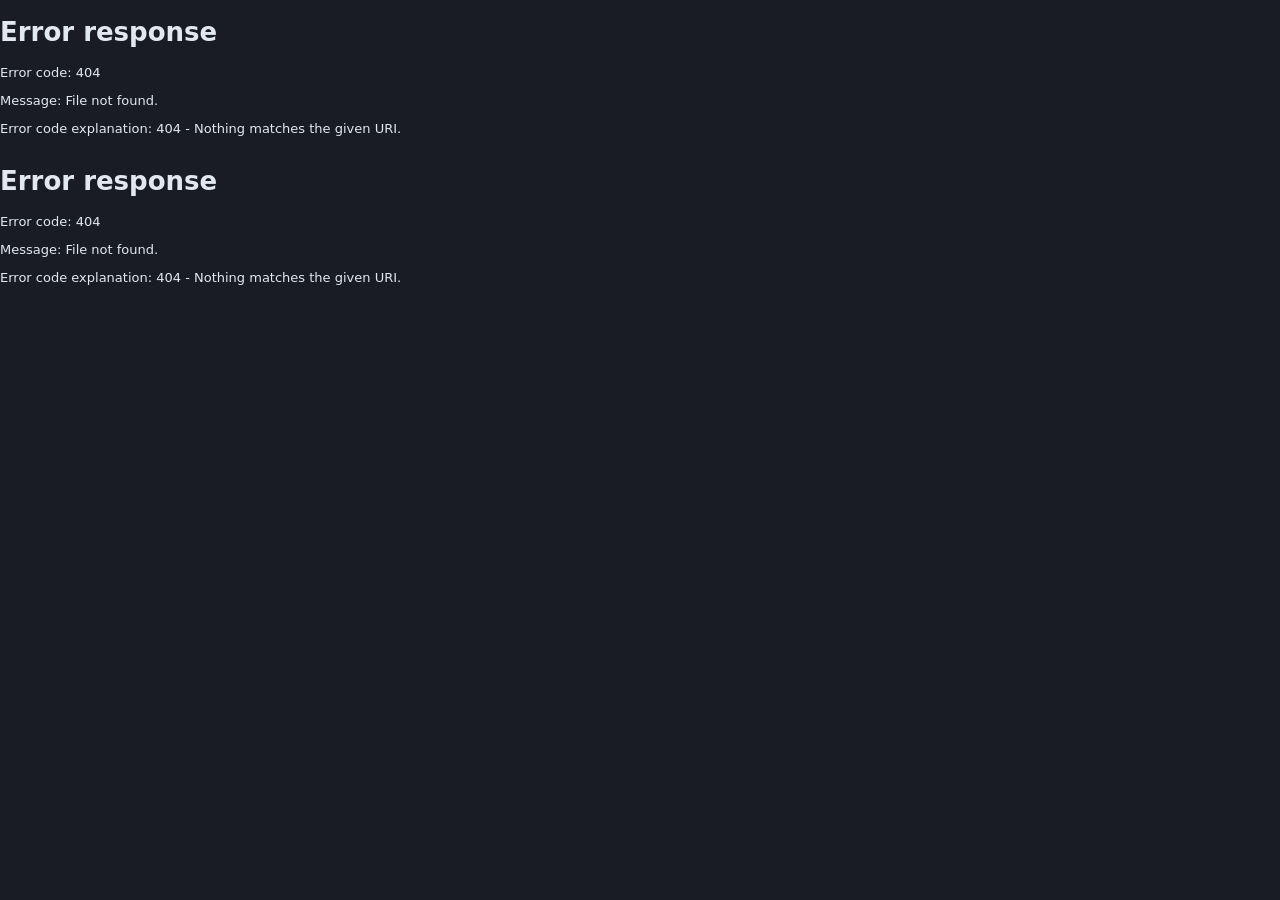
==== structural-analysis-studio/index.html @ d77a92a0 "update structural-analysis-studio/index.html" ====
<!DOCTYPE html>
<html lang="en">
<head>
    <meta charset="UTF-8">
    <meta name="viewport" content="width=device-width, initial-scale=1.0, maximum-scale=1.0, user-scalable=no">
    <title>Structural Analysis Studio</title>
    
    <!-- Preload for fast loading -->
    <link rel="preload" href="frontend/shared/theme/themes.css" as="style">
    <link rel="preload" href="frontend/desktop/css/main.css" as="style">
    <link rel="preload" href="frontend/mobile/css/main.css" as="style">
    
    <!-- Core Themes -->
    <link rel="stylesheet" href="frontend/shared/theme/themes.css">
    <link rel="stylesheet" href="frontend/desktop/css/main.css">
    <link rel="stylesheet" href="frontend/mobile/css/main.css">
</head>
<body>

    <!-- Mount points for layout components -->
    <div id="desktop-view-container"></div>
    <div id="mobile-view-container"></div>

    <!-- Scripts deferred so they don't block loading -->
    <script type="module" defer src="frontend/desktop/layout.js"></script>
    <script type="module" defer src="frontend/mobile/layout.js"></script>

    <!-- Component Loader & FIX: Global connector -->
    <script>
        async function loadLayoutComponents() {
            try {
                // Fetch components concurrently
                const [desktopRes, mobileRes] = await Promise.all([
                    fetch('frontend/desktop/layout.html'),
                    fetch('frontend/mobile/layout.html')
                ]);

                // Inject HTML into the DOM
                document.getElementById('desktop-view-container').innerHTML = await desktopRes.text();
                document.getElementById('mobile-view-container').innerHTML = await mobileRes.text();

                // Initialize interactions after DOM is loaded
                initInteractions();
            } catch (error) {
                console.error("Error loading layout components:", error);
            }
        }

        function initInteractions() {
            // Bottom Panel Tab Switching logic
            const bpTabs = document.querySelectorAll('.bp-tab');
            bpTabs.forEach(tab => {
                tab.addEventListener('click', (e) => {
                    bpTabs.forEach(t => t.classList.remove('active'));
                    e.target.classList.add('active');
                });
            });

            // Workspace Tab Switching logic
            const wsTabs = document.querySelectorAll('.workspace-tabs .tab');
            wsTabs.forEach(tab => {
                tab.addEventListener('click', (e) => {
                    if (e.target.classList.contains('disabled-phase')) return;
                    wsTabs.forEach(t => t.classList.remove('active'));
                    e.target.classList.add('active');
                });
            });

            // Ribbon active state logic
            const ribbonBtns = document.querySelectorAll('.ribbon-btn');
            ribbonBtns.forEach(btn => {
                btn.addEventListener('click', (e) => {
                    const group = e.target.closest('.ribbon-group');
                    if (!group) return;
                    group.querySelectorAll('.ribbon-btn').forEach(b => b.classList.remove('active'));
                    e.target.closest('.ribbon-btn')?.classList.add('active');
                });
            });
        }

        // Trigger loading when primary DOM is ready
        document.addEventListener("DOMContentLoaded", loadLayoutComponents);
    </script>
</body>
</html>
---- structural-analysis-studio/frontend/shared/theme/themes.css ----
:root {
    /* Exact color matching to the provided dark theme image */
    --bg-header: #12141a;
    --bg-ribbon: #171921;
    --bg-workspace: #1a1c23;
    --bg-panel: #1e2129;
    --bg-canvas: #15181e;
    --bg-input: #111319;
    
    --border-color: #2b2f3a;
    --border-light: #3a3f4c;
    
    --text-main: #e2e8f0;
    --text-muted: #94a3b8;
    --text-active: #ffffff;
    
    --accent-blue: #2f81f7;
    --accent-blue-hover: #1e66db;
    --accent-blue-transparent: rgba(47, 129, 247, 0.2);
    
    --element-yellow: #eab308;
    --support-green: #22c55e;
    --load-red: #ef4444;
    
    --font-ui: 'Segoe UI', system-ui, -apple-system, sans-serif;
}

body {
    margin: 0;
    padding: 0;
    background-color: var(--bg-workspace);
    color: var(--text-main);
    font-family: var(--font-ui);
    font-size: 13px;
    height: 100vh;
    display: flex;
    flex-direction: column;
    overflow: hidden;
}

/* Bulletproof Responsive View Switcher */
html, body { margin: 0; padding: 0; height: 100%; width: 100%; }

#mobile-view { display: none !important; }

#desktop-view { 
    display: flex !important; 
    flex-direction: column; 
    width: 100%;
    height: 100%; 
}

@media (max-width: 768px) {
    #desktop-view { display: none !important; }
    #mobile-view { display: flex !important; flex-direction: column; width: 100%; height: 100%; }
}
---- structural-analysis-studio/frontend/desktop/css/main.css ----
html, body {
    margin: 0;
    padding: 0;
    width: 100%;
    height: 100%;
    overflow: hidden;
    background: var(--bg-workspace);
    color: var(--text-main);
    font-family: var(--font-ui);
}

#desktop-view,
#mobile-view {
    width: 100%;
    height: 100%;
}

#desktop-view {
    display: flex;
    flex-direction: column;
}

#mobile-view {
    display: none;
}

#editor-canvas {
    display: block;
    width: 100%;
    height: 100%;
    touch-action: none;
}

@media (max-width: 768px) {
    #desktop-view {
        display: none !important;
    }

    #mobile-view {
        display: flex !important;
        flex-direction: column;
    }
}
/* --- TOP NAVIGATION --- */
.top-nav {
    display: flex;
    align-items: center;
    justify-content: space-between;
    background-color: var(--bg-header);
    height: 48px;
    padding: 0 16px;
    border-bottom: 1px solid var(--border-color);
}
.logo-section { display: flex; align-items: center; gap: 12px; }
.logo-icon {
    background: linear-gradient(135deg, #6366f1, #a855f7);
    color: white; padding: 4px 8px; border-radius: 4px; font-weight: bold;
}
.title-group h1 { margin: 0; font-size: 14px; font-weight: 600; }
.title-group h1 span { color: var(--text-muted); font-size: 11px; font-weight: normal; }
.sub-links { font-size: 10px; color: var(--text-muted); }
.main-menu { display: flex; gap: 16px; font-size: 12px; font-weight: 600; }
.main-menu a { color: var(--text-muted); text-decoration: none; padding: 16px 0; }
.main-menu a.active { color: var(--accent-blue); border-bottom: 2px solid var(--accent-blue); }
.top-actions { display: flex; gap: 8px; align-items: center; }
.btn-icon { background: none; border: 1px solid var(--border-color); color: var(--text-main); padding: 4px 8px; border-radius: 4px; cursor: pointer; }
.theme-select { background: var(--bg-input); color: white; border: 1px solid var(--border-color); padding: 4px; border-radius: 4px; }

/* --- RIBBON --- */
.ribbon {
    display: flex; background-color: var(--bg-ribbon); border-bottom: 1px solid var(--border-color); padding: 8px 16px; gap: 24px;
}
.ribbon-group { display: flex; flex-direction: column; align-items: center; border-right: 1px solid var(--border-color); padding-right: 24px; }
.ribbon-items { display: flex; gap: 8px; }
.ribbon-btn {
    display: flex; flex-direction: column; align-items: center; justify-content: center;
    background: none; border: none; color: var(--text-muted); padding: 6px; border-radius: 4px; cursor: pointer; min-width: 50px; font-size: 11px; gap: 4px;
}
.ribbon-btn span { font-size: 16px; }
.ribbon-btn:hover, .ribbon-btn.active { background-color: var(--border-color); color: var(--accent-blue); }
.group-label { font-size: 10px; color: var(--text-muted); margin-top: 4px; }

/* --- MAIN LAYOUT --- */
.ide-layout {
    display: flex; flex: 1; overflow: hidden;
}

/* SIDEBARS */
.sidebar-left, .sidebar-right {
    width: 280px; background-color: var(--bg-panel); display: flex; flex-direction: column;
    border-right: 1px solid var(--border-color);
}
.sidebar-right { border-right: none; border-left: 1px solid var(--border-color); width: 300px; }
.panel { flex: 1; display: flex; flex-direction: column; border-bottom: 1px solid var(--border-color); }
.panel-header {
    display: flex; justify-content: space-between; align-items: center; padding: 8px 12px;
    background-color: var(--bg-ribbon); font-weight: 600; font-size: 12px; border-bottom: 1px solid var(--border-color);
}
.panel-header button { background: none; border: none; color: var(--text-muted); cursor: pointer; }

/* EXPLORER & TREES */
.search-box { padding: 8px; }
.search-box input {
    width: 100%; box-sizing: border-box; background: var(--bg-input); border: 1px solid var(--border-color);
    color: white; padding: 6px; border-radius: 4px;
}
.tree-view { padding: 8px; flex: 1; overflow-y: auto; font-size: 12px; }
details { margin-left: 12px; }
summary { cursor: pointer; padding: 4px 0; color: var(--text-main); list-style: none; }
summary::-webkit-details-marker { display: none; }
ul { list-style: none; padding-left: 16px; margin: 0; }
li { padding: 4px 0; color: var(--text-muted); display: flex; align-items: center; gap: 6px; }
.dot { width: 8px; height: 8px; border-radius: 50%; }
.blue { background: var(--accent-blue); }
.line { width: 12px; height: 2px; }
.yellow { background: var(--element-yellow); }
.triangle { width: 0; height: 0; border-left: 5px solid transparent; border-right: 5px solid transparent; border-bottom: 8px solid var(--support-green); }
.arrow { color: var(--load-red); font-weight: bold; }
.explorer-actions { display: flex; justify-content: space-around; padding: 8px; border-top: 1px solid var(--border-color); }

/* SOLUTION STEPS */
.steps-list { padding: 12px; }
.steps-list li { padding: 8px 0; display: flex; align-items: center; gap: 10px; color: var(--text-muted); }
.steps-list li.active { color: white; }
.step-num { 
    background: var(--bg-input); width: 20px; height: 20px; border-radius: 50%; 
    display: flex; align-items: center; justify-content: center; font-size: 11px;
}
.steps-list li.active .step-num { background: var(--accent-blue); }
.check { margin-left: auto; color: var(--support-green); }

/* WORKSPACE CENTER */
.workspace { flex: 1; display: flex; flex-direction: column; background: var(--bg-canvas); }
.workspace-tabs { display: flex; background: var(--bg-panel); border-bottom: 1px solid var(--border-color); }
.workspace-tabs .tab { 
    padding: 8px 16px; color: var(--text-muted); border-right: 1px solid var(--border-color); 
    display: flex; align-items: center; gap: 8px; cursor: pointer;
}
.workspace-tabs .tab.active { background: var(--bg-canvas); color: white; border-top: 2px solid var(--accent-blue); }
.canvas-container { flex: 2; position: relative; }
.canvas-toolbar { 
    position: absolute; top: 16px; left: 16px; display: flex; flex-direction: column; 
    background: var(--bg-panel); border: 1px solid var(--border-color); border-radius: 6px; overflow: hidden;
}
.canvas-toolbar button { background: none; border: none; color: white; padding: 8px; border-bottom: 1px solid var(--border-color); }
.canvas-toolbar button.active { background: var(--accent-blue); }
.view-plane { position: absolute; top: 16px; right: 16px; background: var(--bg-panel); color: white; border: 1px solid var(--border-color); padding: 4px 12px; border-radius: 4px; }

/* BOTTOM PANEL */
.bottom-panel { flex: 1; border-top: 1px solid var(--border-color); background: var(--bg-panel); display: flex; flex-direction: column; }
.bp-tabs { display: flex; border-bottom: 1px solid var(--border-color); background: var(--bg-header); }
.bp-tab { padding: 8px 16px; color: var(--text-muted); cursor: pointer; }
.bp-tab.active { background: var(--bg-panel); color: white; border-top: 2px solid var(--accent-blue); }
.bp-content { flex: 1; display: flex; flex-direction: column; overflow: hidden; padding: 12px; }
.bp-split { display: flex; gap: 16px; flex: 1; }
.matrix-view { flex: 1; overflow: auto; border-right: 1px solid var(--border-color); padding-right: 16px; }
.bmd-view { flex: 1; display: flex; flex-direction: column; }
.data-table { width: 100%; border-collapse: collapse; font-family: monospace; font-size: 11px; text-align: right; }
.data-table th, .data-table td { border: 1px solid var(--border-color); padding: 4px 8px; }
.data-table th { background: var(--bg-header); color: var(--text-muted); }
.data-table td:first-child { background: var(--bg-header); text-align: center; color: var(--text-muted); }

/* PROPERTIES (RIGHT SIDEBAR) */
.prop-group { padding: 12px; border-bottom: 1px solid var(--border-color); }
.prop-title { font-weight: 600; color: white; margin-bottom: 12px; display: flex; justify-content: space-between; }
.prop-row { display: flex; justify-content: space-between; margin-bottom: 8px; align-items: center; }
.prop-row label { color: var(--text-muted); width: 40%; }
.prop-row input, .prop-row select { 
    width: 55%; background: var(--bg-input); border: 1px solid var(--border-color); color: white; 
    padding: 4px 8px; border-radius: 4px; font-size: 11px; box-sizing: border-box;
}
.prop-row span { width: 55%; text-align: right; font-family: monospace; }
.action-btn { 
    margin: 12px; padding: 8px; background: var(--accent-blue-transparent); color: var(--accent-blue); 
    border: 1px solid var(--accent-blue); border-radius: 4px; cursor: pointer; font-weight: 600; transition: 0.2s;
}
.action-btn:hover { background: var(--accent-blue); color: white; }

/* STATUS BAR */
.status-bar {
    display: flex; justify-content: space-between; padding: 4px 16px;
    background: var(--bg-header); border-top: 1px solid var(--border-color); color: var(--text-muted);
}
.status-right { display: flex; gap: 16px; }

/* --- PHASE 4: EDITOR CANVAS --- */
/* Replaces the old static <svg class="model-svg"> mockup; sized to fill
   .canvas-container (position: relative) the same way the SVG was. */
#editor-canvas { display: block; width: 100%; height: 100%; touch-action: none; }

/* --- PHASE 4: DYNAMIC TOOLBAR (rendered by Toolbar.js into #toolbar-mount) --- */
/* #toolbar-mount keeps the existing .ribbon class for its background/padding/
   flex-row layout; these rules style the buttons/groups Toolbar.js creates,
   reusing the same theme variables as the rest of the ribbon/ribbon-btn. */
.toolbar-group { display: flex; align-items: center; gap: 6px; border-right: 1px solid var(--border-color); padding-right: 16px; }
.toolbar-group:last-child { border-right: none; }

.btn {
    background: none; border: 1px solid transparent; color: var(--text-muted);
    padding: 6px 10px; border-radius: 4px; cursor: pointer; font-size: 12px; font-family: var(--font-ui);
    white-space: nowrap;
}
.btn:hover:not(:disabled) { background-color: var(--border-color); color: var(--text-active); }
.btn.active { background-color: var(--accent-blue-transparent); color: var(--accent-blue); border-color: var(--accent-blue); }
.btn.btn-primary { background-color: var(--accent-blue); color: white; border-color: var(--accent-blue); font-weight: 600; }
.btn.btn-primary:hover:not(:disabled) { background-color: var(--accent-blue-hover); }
.btn.btn-icon { padding: 4px 8px; }
.btn:disabled { opacity: 0.4; cursor: not-allowed; }

.checkbox-pill { display: flex; align-items: center; gap: 6px; color: var(--text-muted); font-size: 12px; padding: 0 6px; cursor: pointer; }
.checkbox-pill.disabled { opacity: 0.4; cursor: not-allowed; }
---- structural-analysis-studio/frontend/mobile/css/main.css ----
html, body {
    margin: 0;
    padding: 0;
    width: 100%;
    height: 100%;
    overflow: hidden;
    background: var(--bg-workspace);
    color: var(--text-main);
    font-family: var(--font-ui);
}

#mobile-view {
    display: flex;
    flex-direction: column;
    width: 100%;
    height: 100%;
}

#desktop-view {
    display: none;
}

#editor-canvas-mobile {
    display: block;
    width: 100%;
    height: 100%;
    touch-action: none;
}

@media (min-width: 769px) {
    #mobile-view {
        display: none !important;
    }

    #desktop-view {
        display: flex !important;
        flex-direction: column;
    }
}
/* Mobile App Wrapper */
.mobile-app {
    width: 100vw;
    height: 100vh;
    background-color: var(--bg-workspace);
    color: var(--text-main);
    font-family: var(--font-ui);
    display: flex;
    flex-direction: column;
    overflow: hidden;
    position: relative;
}

/* Screens */
.mob-screen {
    flex: 1;
    display: none;
    flex-direction: column;
    overflow-y: auto;
    padding-bottom: 70px; /* Space for bottom nav */
}
.mob-screen.active {
    display: flex;
}

/* Typography & Utilities */
.padding-large { padding: 24px; }
.mt-auto { margin-top: auto; }
.full-width { width: 100%; }
.mob-title { font-size: 28px; font-weight: 700; margin: 0 0 8px 0; line-height: 1.2; }
.mob-subtitle { font-size: 14px; color: var(--text-muted); margin-bottom: 32px; }
.mob-text-muted { color: var(--text-muted); font-size: 13px; margin-bottom: 24px; }

/* Header */
.mob-header {
    display: flex; justify-content: space-between; align-items: center;
    padding: 16px; background-color: var(--bg-header); border-bottom: 1px solid var(--border-color);
}
.mob-header.transparent { background: transparent; border: none; }
.mob-header h2 { font-size: 16px; margin: 0; font-weight: 600; }
.mob-header-actions { display: flex; gap: 8px; }
.mob-icon-btn { background: none; border: none; color: white; font-size: 20px; padding: 4px; cursor: pointer; }

/* Buttons */
.mob-btn-primary {
    background-color: var(--accent-blue); color: white; border: none; border-radius: 12px;
    padding: 14px; font-size: 16px; font-weight: 600; text-align: center; cursor: pointer;
}
.mob-btn-primary.huge { padding: 32px; font-size: 18px; line-height: 1.5; margin-bottom: 24px; width: 100%; box-shadow: 0 4px 15px var(--accent-blue-transparent); }
.mob-btn-outline {
    background-color: transparent; color: white; border: 1px solid var(--border-light);
    border-radius: 12px; padding: 14px; font-size: 16px; font-weight: 600; cursor: pointer;
}

/* Grids & Cards */
.mob-grid-2x2 { display: grid; grid-template-columns: 1fr 1fr; gap: 12px; margin-bottom: 32px; }
.mob-card-btn {
    background-color: var(--bg-panel); border: 1px solid var(--border-color); border-radius: 12px;
    padding: 20px 12px; color: white; font-size: 14px; font-weight: 500; display: flex; gap: 8px; align-items: center; justify-content: center;
}
.mob-card-btn span { color: var(--accent-blue); font-size: 18px; }

/* Lists */
.mob-section-header { display: flex; justify-content: space-between; align-items: center; margin-bottom: 16px; }
.mob-section-header h3 { font-size: 16px; margin: 0; }
.mob-section-header a { color: var(--accent-blue); text-decoration: none; font-size: 13px; }
.mob-list-item {
    background-color: var(--bg-panel); padding: 16px; border-radius: 12px; margin-bottom: 12px;
    display: flex; gap: 16px; align-items: center; border: 1px solid var(--border-color);
}
.mob-list-item div { flex: 1; }
.mob-list-item small { color: var(--text-muted); }

/* Modeling Canvas Area */
.mob-canvas-area { flex: 1; position: relative; background: var(--bg-canvas); display: flex; flex-direction: column; }
.mob-vert-toolbar {
    position: absolute; left: 16px; top: 16px; background: var(--bg-panel); border: 1px solid var(--border-color);
    border-radius: 12px; display: flex; flex-direction: column; overflow: hidden; z-index: 10;
}
.mob-vert-toolbar button {
    background: none; border: none; color: var(--text-muted); padding: 12px 8px; font-size: 10px;
    display: flex; flex-direction: column; align-items: center; gap: 4px; border-bottom: 1px solid var(--border-color);
}
.mob-vert-toolbar button span { font-size: 16px; }
.mob-vert-toolbar button.active { color: var(--accent-blue); background: var(--accent-blue-transparent); }
.mob-vert-toolbar button:disabled { opacity: 0.35; cursor: not-allowed; }

.mob-canvas-placeholder { flex: 1; display: flex; align-items: center; justify-content: center; }

/* --- PHASE 4: MOBILE EDITOR CANVAS --- */
/* Fills the .mob-canvas-placeholder box (flex:1 sizing lives on that
   wrapper so Canvas.js's ResizeObserver, which watches the canvas's
   parentElement, gets a definite box rather than the whole .mob-canvas-area). */
#editor-canvas-mobile { display: block; width: 100%; height: 100%; touch-action: none; }

.mob-floating-info {
    margin: 16px; background: var(--bg-panel); border: 1px solid var(--border-color); border-radius: 16px;
    padding: 16px; position: relative; z-index: 10;
}
.mob-floating-info h4 { margin: 0 0 16px 0; font-size: 14px; }
.mob-stats-grid { display: grid; grid-template-columns: repeat(4, 1fr); text-align: center; font-size: 11px; color: var(--text-muted); margin-bottom: 16px; }
.mob-stats-grid b { display: block; font-size: 16px; color: white; margin-top: 4px; }
.mob-info-actions { display: grid; grid-template-columns: 1fr 1fr; gap: 12px; }

/* Solve Steps */
.mob-steps-list { list-style: none; padding: 0; margin: 0 0 32px 0; }
.mob-steps-list li {
    display: flex; align-items: center; gap: 16px; padding: 16px; background: var(--bg-panel);
    border-radius: 12px; margin-bottom: 12px; border: 1px solid var(--border-color); font-size: 14px;
}
.mob-steps-list li .icon { background: var(--bg-input); padding: 8px; border-radius: 8px; }
.mob-steps-list li .check { margin-left: auto; color: var(--support-green); }
.mob-steps-list li.active { border-color: var(--accent-blue); background: var(--accent-blue-transparent); }

/* Learning Mode Math Matrix */
.mob-math-matrix-container { display: flex; align-items: center; justify-content: center; gap: 16px; margin: 32px 0; font-family: 'Times New Roman', serif; font-size: 18px; }
.mob-math-var { font-style: italic; }
.mob-matrix-brackets {
    border-left: 2px solid white; border-right: 2px solid white; padding: 0 8px; border-radius: 8px;
}
.mob-matrix-brackets::before, .mob-matrix-brackets::after { content: ''; position: absolute; }
.mob-matrix-grid {
    display: grid; grid-template-columns: repeat(4, 1fr); gap: 16px 24px; text-align: center;
}
.mob-math-legend { font-family: monospace; color: var(--text-muted); font-size: 13px; line-height: 1.6; margin-bottom: 32px; }
.mob-pagination-controls { display: grid; grid-template-columns: 1fr 1fr; gap: 12px; margin-bottom: 24px; }
.mob-dots { display: flex; justify-content: center; gap: 8px; }
.mob-dots span { width: 8px; height: 8px; background: var(--border-light); border-radius: 50%; }
.mob-dots span.active { background: var(--accent-blue); }

/* Bottom Nav */
.mob-bottom-nav {
    position: absolute; bottom: 0; width: 100%; background: var(--bg-header); border-top: 1px solid var(--border-color);
    display: flex; justify-content: space-around; padding: 12px 0 24px 0; z-index: 100;
}
.mob-bottom-nav button {
    background: none; border: none; color: var(--text-muted); font-size: 11px;
    display: flex; flex-direction: column; align-items: center; gap: 4px; cursor: pointer;
}
.mob-bottom-nav button span { font-size: 20px; padding: 4px 16px; border-radius: 16px; }
.mob-bottom-nav button.active { color: var(--accent-blue); }
.mob-bottom-nav button.active span { background: var(--accent-blue-transparent); }

/* Bottom Sheet Modal */
.mob-bottom-sheet {
    position: absolute; bottom: -100%; left: 0; width: 100%; background: var(--bg-panel);
    border-radius: 24px 24px 0 0; z-index: 200; box-shadow: 0 -10px 40px rgba(0,0,0,0.5);
    transition: bottom 0.3s ease-in-out; max-height: 85vh; display: flex; flex-direction: column;
}
.mob-bottom-sheet.open { bottom: 0; }
.mob-sheet-header { display: flex; justify-content: space-between; align-items: center; padding: 24px; border-bottom: 1px solid var(--border-color); }
.mob-sheet-header h3 { margin: 0; font-size: 18px; }
.mob-sheet-content { padding: 24px; overflow-y: auto; }
.mob-form-row { display: flex; justify-content: space-between; align-items: center; margin-bottom: 20px; font-size: 14px; }
.mob-form-row label { color: var(--text-muted); width: 40%; }
.mob-form-row select, .mob-form-row span { width: 55%; background: var(--bg-input); border: 1px solid var(--border-color); color: white; padding: 12px; border-radius: 8px; text-align: right; }
.mob-form-row.actions { margin-top: 32px; gap: 12px; }
.mob-form-row.actions button { flex: 1; }

/* Sidebar / Drawer */
.mob-sidebar {
    position: absolute; top: 0; left: -300px; width: 280px; height: 100%; background: var(--bg-panel);
    z-index: 300; transition: left 0.3s ease; border-right: 1px solid var(--border-color);
}
.mob-sidebar.open { left: 0; }
.mob-sidebar-header { padding: 32px 24px; background: var(--bg-header); display: flex; align-items: center; gap: 16px; border-bottom: 1px solid var(--border-color); }
.mob-avatar { width: 48px; height: 48px; background: var(--accent-blue); border-radius: 50%; display: flex; align-items: center; justify-content: center; font-weight: bold; font-size: 18px; }
.mob-menu-list { list-style: none; padding: 16px; margin: 0; }
.mob-menu-list li { padding: 16px; font-size: 16px; display: flex; align-items: center; gap: 16px; color: var(--text-main); }
.mob-menu-list li span { color: var(--text-muted); font-size: 20px; width: 24px; text-align: center; }
.mob-menu-list hr { border: none; border-top: 1px solid var(--border-color); margin: 16px 0; }

.mob-overlay {
    position: absolute; top: 0; left: 0; width: 100%; height: 100%; background: rgba(0,0,0,0.6);
    z-index: 250; display: none;
}
.mob-overlay.show { display: block; }
---- structural-analysis-studio/frontend/shared/theme/themes.css ----
:root {
    /* Exact color matching to the provided dark theme image */
    --bg-header: #12141a;
    --bg-ribbon: #171921;
    --bg-workspace: #1a1c23;
    --bg-panel: #1e2129;
    --bg-canvas: #15181e;
    --bg-input: #111319;
    
    --border-color: #2b2f3a;
    --border-light: #3a3f4c;
    
    --text-main: #e2e8f0;
    --text-muted: #94a3b8;
    --text-active: #ffffff;
    
    --accent-blue: #2f81f7;
    --accent-blue-hover: #1e66db;
    --accent-blue-transparent: rgba(47, 129, 247, 0.2);
    
    --element-yellow: #eab308;
    --support-green: #22c55e;
    --load-red: #ef4444;
    
    --font-ui: 'Segoe UI', system-ui, -apple-system, sans-serif;
}

body {
    margin: 0;
    padding: 0;
    background-color: var(--bg-workspace);
    color: var(--text-main);
    font-family: var(--font-ui);
    font-size: 13px;
    height: 100vh;
    display: flex;
    flex-direction: column;
    overflow: hidden;
}

/* Bulletproof Responsive View Switcher */
html, body { margin: 0; padding: 0; height: 100%; width: 100%; }

#mobile-view { display: none !important; }

#desktop-view { 
    display: flex !important; 
    flex-direction: column; 
    width: 100%;
    height: 100%; 
}

@media (max-width: 768px) {
    #desktop-view { display: none !important; }
    #mobile-view { display: flex !important; flex-direction: column; width: 100%; height: 100%; }
}
---- structural-analysis-studio/frontend/desktop/css/main.css ----
html, body {
    margin: 0;
    padding: 0;
    width: 100%;
    height: 100%;
    overflow: hidden;
    background: var(--bg-workspace);
    color: var(--text-main);
    font-family: var(--font-ui);
}

#desktop-view,
#mobile-view {
    width: 100%;
    height: 100%;
}

#desktop-view {
    display: flex;
    flex-direction: column;
}

#mobile-view {
    display: none;
}

#editor-canvas {
    display: block;
    width: 100%;
    height: 100%;
    touch-action: none;
}

@media (max-width: 768px) {
    #desktop-view {
        display: none !important;
    }

    #mobile-view {
        display: flex !important;
        flex-direction: column;
    }
}
/* --- TOP NAVIGATION --- */
.top-nav {
    display: flex;
    align-items: center;
    justify-content: space-between;
    background-color: var(--bg-header);
    height: 48px;
    padding: 0 16px;
    border-bottom: 1px solid var(--border-color);
}
.logo-section { display: flex; align-items: center; gap: 12px; }
.logo-icon {
    background: linear-gradient(135deg, #6366f1, #a855f7);
    color: white; padding: 4px 8px; border-radius: 4px; font-weight: bold;
}
.title-group h1 { margin: 0; font-size: 14px; font-weight: 600; }
.title-group h1 span { color: var(--text-muted); font-size: 11px; font-weight: normal; }
.sub-links { font-size: 10px; color: var(--text-muted); }
.main-menu { display: flex; gap: 16px; font-size: 12px; font-weight: 600; }
.main-menu a { color: var(--text-muted); text-decoration: none; padding: 16px 0; }
.main-menu a.active { color: var(--accent-blue); border-bottom: 2px solid var(--accent-blue); }
.top-actions { display: flex; gap: 8px; align-items: center; }
.btn-icon { background: none; border: 1px solid var(--border-color); color: var(--text-main); padding: 4px 8px; border-radius: 4px; cursor: pointer; }
.theme-select { background: var(--bg-input); color: white; border: 1px solid var(--border-color); padding: 4px; border-radius: 4px; }

/* --- RIBBON --- */
.ribbon {
    display: flex; background-color: var(--bg-ribbon); border-bottom: 1px solid var(--border-color); padding: 8px 16px; gap: 24px;
}
.ribbon-group { display: flex; flex-direction: column; align-items: center; border-right: 1px solid var(--border-color); padding-right: 24px; }
.ribbon-items { display: flex; gap: 8px; }
.ribbon-btn {
    display: flex; flex-direction: column; align-items: center; justify-content: center;
    background: none; border: none; color: var(--text-muted); padding: 6px; border-radius: 4px; cursor: pointer; min-width: 50px; font-size: 11px; gap: 4px;
}
.ribbon-btn span { font-size: 16px; }
.ribbon-btn:hover, .ribbon-btn.active { background-color: var(--border-color); color: var(--accent-blue); }
.group-label { font-size: 10px; color: var(--text-muted); margin-top: 4px; }

/* --- MAIN LAYOUT --- */
.ide-layout {
    display: flex; flex: 1; overflow: hidden;
}

/* SIDEBARS */
.sidebar-left, .sidebar-right {
    width: 280px; background-color: var(--bg-panel); display: flex; flex-direction: column;
    border-right: 1px solid var(--border-color);
}
.sidebar-right { border-right: none; border-left: 1px solid var(--border-color); width: 300px; }
.panel { flex: 1; display: flex; flex-direction: column; border-bottom: 1px solid var(--border-color); }
.panel-header {
    display: flex; justify-content: space-between; align-items: center; padding: 8px 12px;
    background-color: var(--bg-ribbon); font-weight: 600; font-size: 12px; border-bottom: 1px solid var(--border-color);
}
.panel-header button { background: none; border: none; color: var(--text-muted); cursor: pointer; }

/* EXPLORER & TREES */
.search-box { padding: 8px; }
.search-box input {
    width: 100%; box-sizing: border-box; background: var(--bg-input); border: 1px solid var(--border-color);
    color: white; padding: 6px; border-radius: 4px;
}
.tree-view { padding: 8px; flex: 1; overflow-y: auto; font-size: 12px; }
details { margin-left: 12px; }
summary { cursor: pointer; padding: 4px 0; color: var(--text-main); list-style: none; }
summary::-webkit-details-marker { display: none; }
ul { list-style: none; padding-left: 16px; margin: 0; }
li { padding: 4px 0; color: var(--text-muted); display: flex; align-items: center; gap: 6px; }
.dot { width: 8px; height: 8px; border-radius: 50%; }
.blue { background: var(--accent-blue); }
.line { width: 12px; height: 2px; }
.yellow { background: var(--element-yellow); }
.triangle { width: 0; height: 0; border-left: 5px solid transparent; border-right: 5px solid transparent; border-bottom: 8px solid var(--support-green); }
.arrow { color: var(--load-red); font-weight: bold; }
.explorer-actions { display: flex; justify-content: space-around; padding: 8px; border-top: 1px solid var(--border-color); }

/* SOLUTION STEPS */
.steps-list { padding: 12px; }
.steps-list li { padding: 8px 0; display: flex; align-items: center; gap: 10px; color: var(--text-muted); }
.steps-list li.active { color: white; }
.step-num { 
    background: var(--bg-input); width: 20px; height: 20px; border-radius: 50%; 
    display: flex; align-items: center; justify-content: center; font-size: 11px;
}
.steps-list li.active .step-num { background: var(--accent-blue); }
.check { margin-left: auto; color: var(--support-green); }

/* WORKSPACE CENTER */
.workspace { flex: 1; display: flex; flex-direction: column; background: var(--bg-canvas); }
.workspace-tabs { display: flex; background: var(--bg-panel); border-bottom: 1px solid var(--border-color); }
.workspace-tabs .tab { 
    padding: 8px 16px; color: var(--text-muted); border-right: 1px solid var(--border-color); 
    display: flex; align-items: center; gap: 8px; cursor: pointer;
}
.workspace-tabs .tab.active { background: var(--bg-canvas); color: white; border-top: 2px solid var(--accent-blue); }
.canvas-container { flex: 2; position: relative; }
.canvas-toolbar { 
    position: absolute; top: 16px; left: 16px; display: flex; flex-direction: column; 
    background: var(--bg-panel); border: 1px solid var(--border-color); border-radius: 6px; overflow: hidden;
}
.canvas-toolbar button { background: none; border: none; color: white; padding: 8px; border-bottom: 1px solid var(--border-color); }
.canvas-toolbar button.active { background: var(--accent-blue); }
.view-plane { position: absolute; top: 16px; right: 16px; background: var(--bg-panel); color: white; border: 1px solid var(--border-color); padding: 4px 12px; border-radius: 4px; }

/* BOTTOM PANEL */
.bottom-panel { flex: 1; border-top: 1px solid var(--border-color); background: var(--bg-panel); display: flex; flex-direction: column; }
.bp-tabs { display: flex; border-bottom: 1px solid var(--border-color); background: var(--bg-header); }
.bp-tab { padding: 8px 16px; color: var(--text-muted); cursor: pointer; }
.bp-tab.active { background: var(--bg-panel); color: white; border-top: 2px solid var(--accent-blue); }
.bp-content { flex: 1; display: flex; flex-direction: column; overflow: hidden; padding: 12px; }
.bp-split { display: flex; gap: 16px; flex: 1; }
.matrix-view { flex: 1; overflow: auto; border-right: 1px solid var(--border-color); padding-right: 16px; }
.bmd-view { flex: 1; display: flex; flex-direction: column; }
.data-table { width: 100%; border-collapse: collapse; font-family: monospace; font-size: 11px; text-align: right; }
.data-table th, .data-table td { border: 1px solid var(--border-color); padding: 4px 8px; }
.data-table th { background: var(--bg-header); color: var(--text-muted); }
.data-table td:first-child { background: var(--bg-header); text-align: center; color: var(--text-muted); }

/* PROPERTIES (RIGHT SIDEBAR) */
.prop-group { padding: 12px; border-bottom: 1px solid var(--border-color); }
.prop-title { font-weight: 600; color: white; margin-bottom: 12px; display: flex; justify-content: space-between; }
.prop-row { display: flex; justify-content: space-between; margin-bottom: 8px; align-items: center; }
.prop-row label { color: var(--text-muted); width: 40%; }
.prop-row input, .prop-row select { 
    width: 55%; background: var(--bg-input); border: 1px solid var(--border-color); color: white; 
    padding: 4px 8px; border-radius: 4px; font-size: 11px; box-sizing: border-box;
}
.prop-row span { width: 55%; text-align: right; font-family: monospace; }
.action-btn { 
    margin: 12px; padding: 8px; background: var(--accent-blue-transparent); color: var(--accent-blue); 
    border: 1px solid var(--accent-blue); border-radius: 4px; cursor: pointer; font-weight: 600; transition: 0.2s;
}
.action-btn:hover { background: var(--accent-blue); color: white; }

/* STATUS BAR */
.status-bar {
    display: flex; justify-content: space-between; padding: 4px 16px;
    background: var(--bg-header); border-top: 1px solid var(--border-color); color: var(--text-muted);
}
.status-right { display: flex; gap: 16px; }

/* --- PHASE 4: EDITOR CANVAS --- */
/* Replaces the old static <svg class="model-svg"> mockup; sized to fill
   .canvas-container (position: relative) the same way the SVG was. */
#editor-canvas { display: block; width: 100%; height: 100%; touch-action: none; }

/* --- PHASE 4: DYNAMIC TOOLBAR (rendered by Toolbar.js into #toolbar-mount) --- */
/* #toolbar-mount keeps the existing .ribbon class for its background/padding/
   flex-row layout; these rules style the buttons/groups Toolbar.js creates,
   reusing the same theme variables as the rest of the ribbon/ribbon-btn. */
.toolbar-group { display: flex; align-items: center; gap: 6px; border-right: 1px solid var(--border-color); padding-right: 16px; }
.toolbar-group:last-child { border-right: none; }

.btn {
    background: none; border: 1px solid transparent; color: var(--text-muted);
    padding: 6px 10px; border-radius: 4px; cursor: pointer; font-size: 12px; font-family: var(--font-ui);
    white-space: nowrap;
}
.btn:hover:not(:disabled) { background-color: var(--border-color); color: var(--text-active); }
.btn.active { background-color: var(--accent-blue-transparent); color: var(--accent-blue); border-color: var(--accent-blue); }
.btn.btn-primary { background-color: var(--accent-blue); color: white; border-color: var(--accent-blue); font-weight: 600; }
.btn.btn-primary:hover:not(:disabled) { background-color: var(--accent-blue-hover); }
.btn.btn-icon { padding: 4px 8px; }
.btn:disabled { opacity: 0.4; cursor: not-allowed; }

.checkbox-pill { display: flex; align-items: center; gap: 6px; color: var(--text-muted); font-size: 12px; padding: 0 6px; cursor: pointer; }
.checkbox-pill.disabled { opacity: 0.4; cursor: not-allowed; }
---- structural-analysis-studio/frontend/mobile/css/main.css ----
html, body {
    margin: 0;
    padding: 0;
    width: 100%;
    height: 100%;
    overflow: hidden;
    background: var(--bg-workspace);
    color: var(--text-main);
    font-family: var(--font-ui);
}

#mobile-view {
    display: flex;
    flex-direction: column;
    width: 100%;
    height: 100%;
}

#desktop-view {
    display: none;
}

#editor-canvas-mobile {
    display: block;
    width: 100%;
    height: 100%;
    touch-action: none;
}

@media (min-width: 769px) {
    #mobile-view {
        display: none !important;
    }

    #desktop-view {
        display: flex !important;
        flex-direction: column;
    }
}
/* Mobile App Wrapper */
.mobile-app {
    width: 100vw;
    height: 100vh;
    background-color: var(--bg-workspace);
    color: var(--text-main);
    font-family: var(--font-ui);
    display: flex;
    flex-direction: column;
    overflow: hidden;
    position: relative;
}

/* Screens */
.mob-screen {
    flex: 1;
    display: none;
    flex-direction: column;
    overflow-y: auto;
    padding-bottom: 70px; /* Space for bottom nav */
}
.mob-screen.active {
    display: flex;
}

/* Typography & Utilities */
.padding-large { padding: 24px; }
.mt-auto { margin-top: auto; }
.full-width { width: 100%; }
.mob-title { font-size: 28px; font-weight: 700; margin: 0 0 8px 0; line-height: 1.2; }
.mob-subtitle { font-size: 14px; color: var(--text-muted); margin-bottom: 32px; }
.mob-text-muted { color: var(--text-muted); font-size: 13px; margin-bottom: 24px; }

/* Header */
.mob-header {
    display: flex; justify-content: space-between; align-items: center;
    padding: 16px; background-color: var(--bg-header); border-bottom: 1px solid var(--border-color);
}
.mob-header.transparent { background: transparent; border: none; }
.mob-header h2 { font-size: 16px; margin: 0; font-weight: 600; }
.mob-header-actions { display: flex; gap: 8px; }
.mob-icon-btn { background: none; border: none; color: white; font-size: 20px; padding: 4px; cursor: pointer; }

/* Buttons */
.mob-btn-primary {
    background-color: var(--accent-blue); color: white; border: none; border-radius: 12px;
    padding: 14px; font-size: 16px; font-weight: 600; text-align: center; cursor: pointer;
}
.mob-btn-primary.huge { padding: 32px; font-size: 18px; line-height: 1.5; margin-bottom: 24px; width: 100%; box-shadow: 0 4px 15px var(--accent-blue-transparent); }
.mob-btn-outline {
    background-color: transparent; color: white; border: 1px solid var(--border-light);
    border-radius: 12px; padding: 14px; font-size: 16px; font-weight: 600; cursor: pointer;
}

/* Grids & Cards */
.mob-grid-2x2 { display: grid; grid-template-columns: 1fr 1fr; gap: 12px; margin-bottom: 32px; }
.mob-card-btn {
    background-color: var(--bg-panel); border: 1px solid var(--border-color); border-radius: 12px;
    padding: 20px 12px; color: white; font-size: 14px; font-weight: 500; display: flex; gap: 8px; align-items: center; justify-content: center;
}
.mob-card-btn span { color: var(--accent-blue); font-size: 18px; }

/* Lists */
.mob-section-header { display: flex; justify-content: space-between; align-items: center; margin-bottom: 16px; }
.mob-section-header h3 { font-size: 16px; margin: 0; }
.mob-section-header a { color: var(--accent-blue); text-decoration: none; font-size: 13px; }
.mob-list-item {
    background-color: var(--bg-panel); padding: 16px; border-radius: 12px; margin-bottom: 12px;
    display: flex; gap: 16px; align-items: center; border: 1px solid var(--border-color);
}
.mob-list-item div { flex: 1; }
.mob-list-item small { color: var(--text-muted); }

/* Modeling Canvas Area */
.mob-canvas-area { flex: 1; position: relative; background: var(--bg-canvas); display: flex; flex-direction: column; }
.mob-vert-toolbar {
    position: absolute; left: 16px; top: 16px; background: var(--bg-panel); border: 1px solid var(--border-color);
    border-radius: 12px; display: flex; flex-direction: column; overflow: hidden; z-index: 10;
}
.mob-vert-toolbar button {
    background: none; border: none; color: var(--text-muted); padding: 12px 8px; font-size: 10px;
    display: flex; flex-direction: column; align-items: center; gap: 4px; border-bottom: 1px solid var(--border-color);
}
.mob-vert-toolbar button span { font-size: 16px; }
.mob-vert-toolbar button.active { color: var(--accent-blue); background: var(--accent-blue-transparent); }
.mob-vert-toolbar button:disabled { opacity: 0.35; cursor: not-allowed; }

.mob-canvas-placeholder { flex: 1; display: flex; align-items: center; justify-content: center; }

/* --- PHASE 4: MOBILE EDITOR CANVAS --- */
/* Fills the .mob-canvas-placeholder box (flex:1 sizing lives on that
   wrapper so Canvas.js's ResizeObserver, which watches the canvas's
   parentElement, gets a definite box rather than the whole .mob-canvas-area). */
#editor-canvas-mobile { display: block; width: 100%; height: 100%; touch-action: none; }

.mob-floating-info {
    margin: 16px; background: var(--bg-panel); border: 1px solid var(--border-color); border-radius: 16px;
    padding: 16px; position: relative; z-index: 10;
}
.mob-floating-info h4 { margin: 0 0 16px 0; font-size: 14px; }
.mob-stats-grid { display: grid; grid-template-columns: repeat(4, 1fr); text-align: center; font-size: 11px; color: var(--text-muted); margin-bottom: 16px; }
.mob-stats-grid b { display: block; font-size: 16px; color: white; margin-top: 4px; }
.mob-info-actions { display: grid; grid-template-columns: 1fr 1fr; gap: 12px; }

/* Solve Steps */
.mob-steps-list { list-style: none; padding: 0; margin: 0 0 32px 0; }
.mob-steps-list li {
    display: flex; align-items: center; gap: 16px; padding: 16px; background: var(--bg-panel);
    border-radius: 12px; margin-bottom: 12px; border: 1px solid var(--border-color); font-size: 14px;
}
.mob-steps-list li .icon { background: var(--bg-input); padding: 8px; border-radius: 8px; }
.mob-steps-list li .check { margin-left: auto; color: var(--support-green); }
.mob-steps-list li.active { border-color: var(--accent-blue); background: var(--accent-blue-transparent); }

/* Learning Mode Math Matrix */
.mob-math-matrix-container { display: flex; align-items: center; justify-content: center; gap: 16px; margin: 32px 0; font-family: 'Times New Roman', serif; font-size: 18px; }
.mob-math-var { font-style: italic; }
.mob-matrix-brackets {
    border-left: 2px solid white; border-right: 2px solid white; padding: 0 8px; border-radius: 8px;
}
.mob-matrix-brackets::before, .mob-matrix-brackets::after { content: ''; position: absolute; }
.mob-matrix-grid {
    display: grid; grid-template-columns: repeat(4, 1fr); gap: 16px 24px; text-align: center;
}
.mob-math-legend { font-family: monospace; color: var(--text-muted); font-size: 13px; line-height: 1.6; margin-bottom: 32px; }
.mob-pagination-controls { display: grid; grid-template-columns: 1fr 1fr; gap: 12px; margin-bottom: 24px; }
.mob-dots { display: flex; justify-content: center; gap: 8px; }
.mob-dots span { width: 8px; height: 8px; background: var(--border-light); border-radius: 50%; }
.mob-dots span.active { background: var(--accent-blue); }

/* Bottom Nav */
.mob-bottom-nav {
    position: absolute; bottom: 0; width: 100%; background: var(--bg-header); border-top: 1px solid var(--border-color);
    display: flex; justify-content: space-around; padding: 12px 0 24px 0; z-index: 100;
}
.mob-bottom-nav button {
    background: none; border: none; color: var(--text-muted); font-size: 11px;
    display: flex; flex-direction: column; align-items: center; gap: 4px; cursor: pointer;
}
.mob-bottom-nav button span { font-size: 20px; padding: 4px 16px; border-radius: 16px; }
.mob-bottom-nav button.active { color: var(--accent-blue); }
.mob-bottom-nav button.active span { background: var(--accent-blue-transparent); }

/* Bottom Sheet Modal */
.mob-bottom-sheet {
    position: absolute; bottom: -100%; left: 0; width: 100%; background: var(--bg-panel);
    border-radius: 24px 24px 0 0; z-index: 200; box-shadow: 0 -10px 40px rgba(0,0,0,0.5);
    transition: bottom 0.3s ease-in-out; max-height: 85vh; display: flex; flex-direction: column;
}
.mob-bottom-sheet.open { bottom: 0; }
.mob-sheet-header { display: flex; justify-content: space-between; align-items: center; padding: 24px; border-bottom: 1px solid var(--border-color); }
.mob-sheet-header h3 { margin: 0; font-size: 18px; }
.mob-sheet-content { padding: 24px; overflow-y: auto; }
.mob-form-row { display: flex; justify-content: space-between; align-items: center; margin-bottom: 20px; font-size: 14px; }
.mob-form-row label { color: var(--text-muted); width: 40%; }
.mob-form-row select, .mob-form-row span { width: 55%; background: var(--bg-input); border: 1px solid var(--border-color); color: white; padding: 12px; border-radius: 8px; text-align: right; }
.mob-form-row.actions { margin-top: 32px; gap: 12px; }
.mob-form-row.actions button { flex: 1; }

/* Sidebar / Drawer */
.mob-sidebar {
    position: absolute; top: 0; left: -300px; width: 280px; height: 100%; background: var(--bg-panel);
    z-index: 300; transition: left 0.3s ease; border-right: 1px solid var(--border-color);
}
.mob-sidebar.open { left: 0; }
.mob-sidebar-header { padding: 32px 24px; background: var(--bg-header); display: flex; align-items: center; gap: 16px; border-bottom: 1px solid var(--border-color); }
.mob-avatar { width: 48px; height: 48px; background: var(--accent-blue); border-radius: 50%; display: flex; align-items: center; justify-content: center; font-weight: bold; font-size: 18px; }
.mob-menu-list { list-style: none; padding: 16px; margin: 0; }
.mob-menu-list li { padding: 16px; font-size: 16px; display: flex; align-items: center; gap: 16px; color: var(--text-main); }
.mob-menu-list li span { color: var(--text-muted); font-size: 20px; width: 24px; text-align: center; }
.mob-menu-list hr { border: none; border-top: 1px solid var(--border-color); margin: 16px 0; }

.mob-overlay {
    position: absolute; top: 0; left: 0; width: 100%; height: 100%; background: rgba(0,0,0,0.6);
    z-index: 250; display: none;
}
.mob-overlay.show { display: block; }
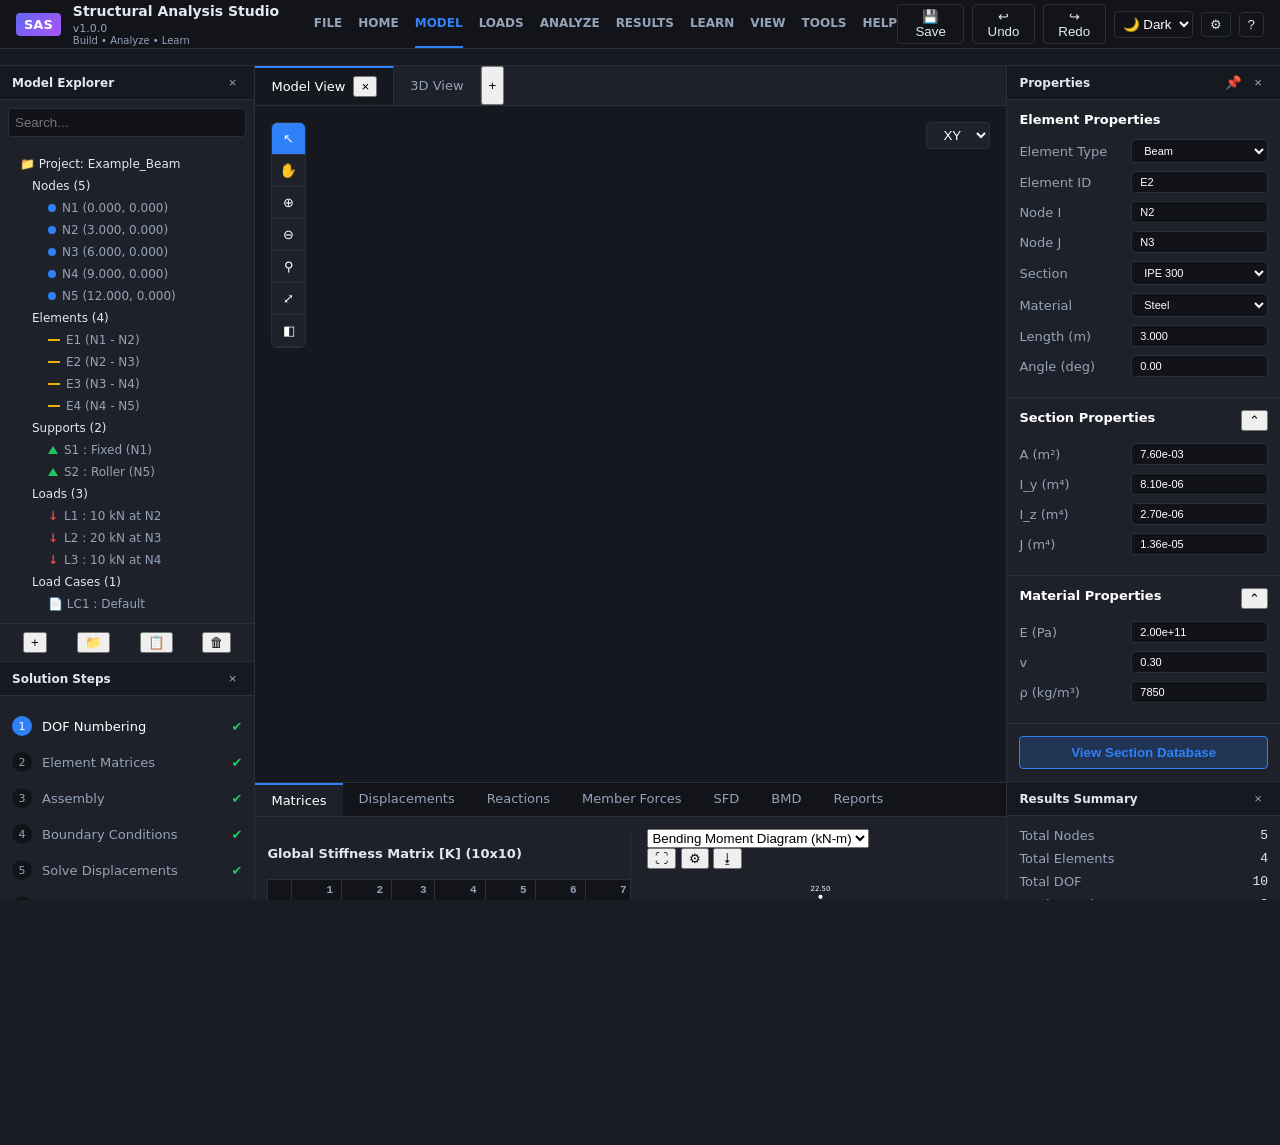
==== commit f35b7449: "update structural-analysis-studio/index.html" ====
--- a/structural-analysis-studio/index.html
+++ b/structural-analysis-studio/index.html
@@ -21,26 +21,48 @@
     <div id="desktop-view-container"></div>
     <div id="mobile-view-container"></div>
 
-    <!-- Scripts deferred so they don't block loading -->
-    <script type="module" defer src="frontend/desktop/layout.js"></script>
-    <script type="module" defer src="frontend/mobile/layout.js"></script>
+    <!-- 
+      Notice: We removed the <script src="..."> tags from here. 
+      They are now dynamically loaded AFTER the HTML is injected below. 
+    -->
 
-    <!-- Component Loader & FIX: Global connector -->
     <script>
-        async function loadLayoutComponents() {
+        async function bootstrapApplication() {
             try {
-                // Fetch components concurrently
+                // 1. Fetch and inject the HTML layouts FIRST
                 const [desktopRes, mobileRes] = await Promise.all([
                     fetch('frontend/desktop/layout.html'),
                     fetch('frontend/mobile/layout.html')
                 ]);
 
-                // Inject HTML into the DOM
                 document.getElementById('desktop-view-container').innerHTML = await desktopRes.text();
                 document.getElementById('mobile-view-container').innerHTML = await mobileRes.text();
 
-                // Initialize interactions after DOM is loaded
+                // 2. Initialize the basic UI interactions
                 initInteractions();
+
+                // 3. LOAD CORE JAVASCRIPT SECOND
+                // This ensures the DOM (canvases, buttons) exists before the scripts run.
+                const scripts = [
+                    'frontend/desktop/layout.js',
+                    'frontend/mobile/layout.js',
+                    'core/app/app.js' // Added core app logic just in case it's your main entry point
+                ];
+
+                for (const src of scripts) {
+                    const script = document.createElement('script');
+                    script.type = 'module';
+                    script.src = src;
+                    document.body.appendChild(script);
+                }
+
+                // 4. Force DOM events to fire for scripts that listen to them
+                // We add a slight delay to ensure scripts are parsed
+                setTimeout(() => {
+                    document.dispatchEvent(new Event('DOMContentLoaded', { bubbles: true, cancelable: true }));
+                    window.dispatchEvent(new Event('load'));
+                }, 200);
+
             } catch (error) {
                 console.error("Error loading layout components:", error);
             }
@@ -78,8 +100,8 @@
             });
         }
 
-        // Trigger loading when primary DOM is ready
-        document.addEventListener("DOMContentLoaded", loadLayoutComponents);
+        // Start booting the app immediately
+        bootstrapApplication();
     </script>
 </body>
 </html>
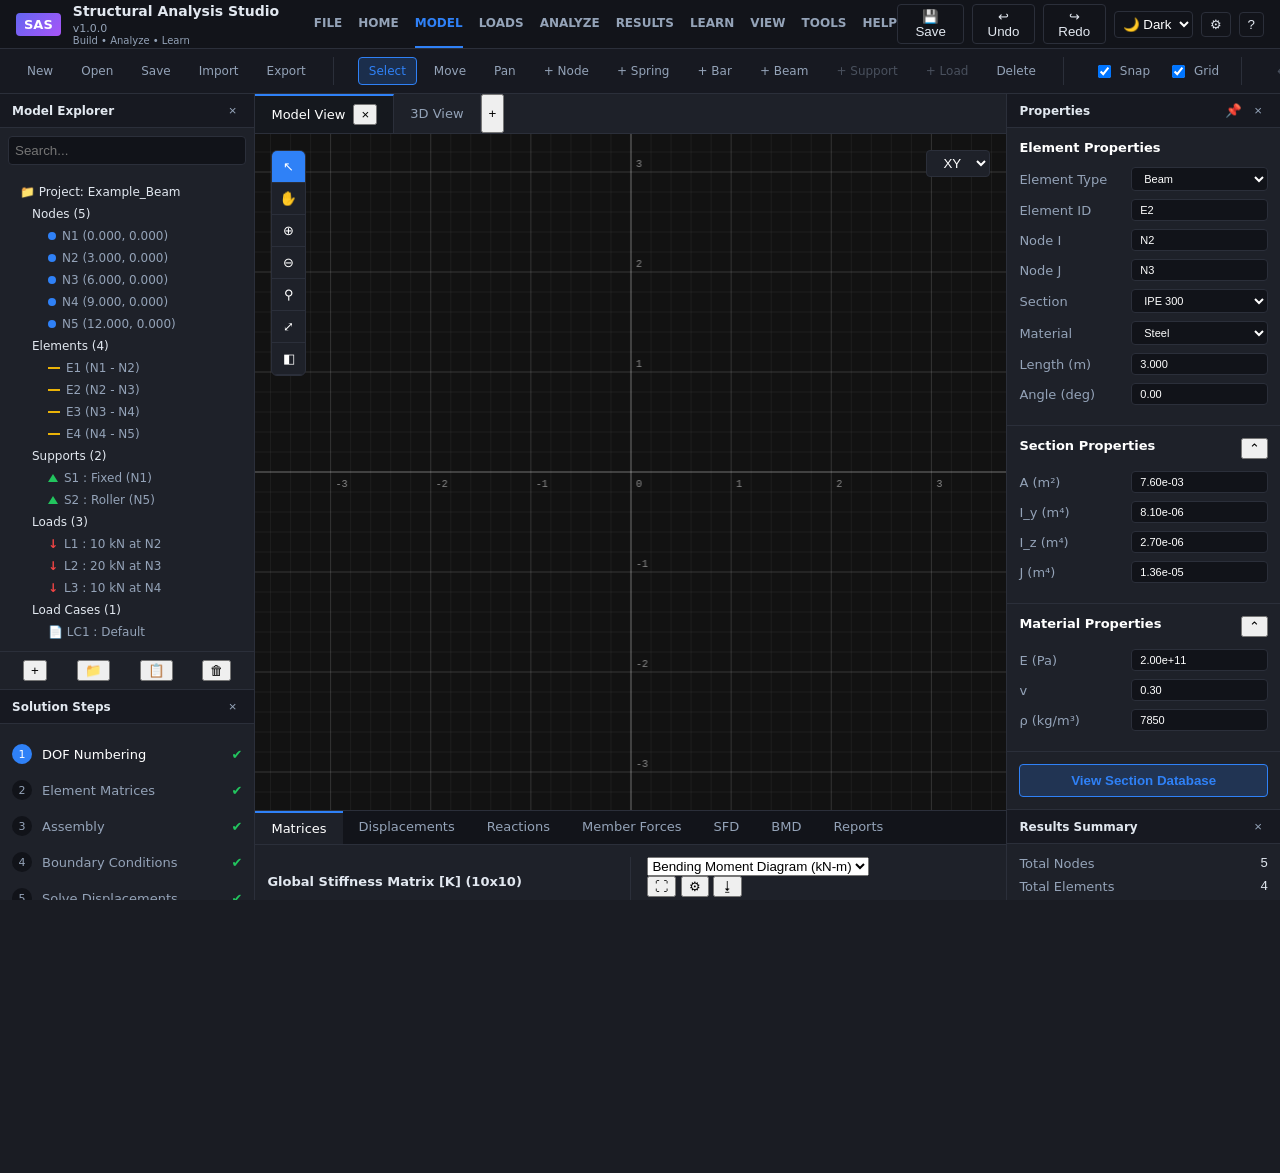
==== commit 6ae0ba03: "update structural-analysis-studio/index.html" ====
--- a/structural-analysis-studio/index.html
+++ b/structural-analysis-studio/index.html
@@ -21,55 +21,53 @@
     <div id="desktop-view-container"></div>
     <div id="mobile-view-container"></div>
 
-    <!-- 
-      Notice: We removed the <script src="..."> tags from here. 
-      They are now dynamically loaded AFTER the HTML is injected below. 
-    -->
+    <script>
+        // Helper function to load modules and explicitly WAIT until they are ready
+        function loadModule(src) {
+            return new Promise((resolve, reject) => {
+                const script = document.createElement('script');
+                script.type = 'module';
+                script.src = src;
+                script.onload = resolve;
+                script.onerror = reject;
+                document.body.appendChild(script);
+            });
+        }
 
-    <script>
         async function bootstrapApplication() {
             try {
-                // 1. Fetch and inject the HTML layouts FIRST
+                // 1. Fetch HTML components concurrently (Pauses execution until done)
                 const [desktopRes, mobileRes] = await Promise.all([
                     fetch('frontend/desktop/layout.html'),
                     fetch('frontend/mobile/layout.html')
                 ]);
 
+                // 2. Inject HTML into the DOM so the Canvas actually exists
                 document.getElementById('desktop-view-container').innerHTML = await desktopRes.text();
                 document.getElementById('mobile-view-container').innerHTML = await mobileRes.text();
 
-                // 2. Initialize the basic UI interactions
+                // 3. Initialize the inline UI interactions (Tabs, Ribbon)
                 initInteractions();
 
-                // 3. LOAD CORE JAVASCRIPT SECOND
-                // This ensures the DOM (canvases, buttons) exists before the scripts run.
-                const scripts = [
-                    'frontend/desktop/layout.js',
-                    'frontend/mobile/layout.js',
-                    'core/app/app.js' // Added core app logic just in case it's your main entry point
-                ];
+                // 4. Load the JavaScript modules strictly AFTER HTML is injected
+                // We use await to guarantee they finish evaluating before moving on.
+                await loadModule('frontend/desktop/layout.js');
+                await loadModule('frontend/mobile/layout.js');
 
-                for (const src of scripts) {
-                    const script = document.createElement('script');
-                    script.type = 'module';
-                    script.src = src;
-                    document.body.appendChild(script);
-                }
-
-                // 4. Force DOM events to fire for scripts that listen to them
-                // We add a slight delay to ensure scripts are parsed
-                setTimeout(() => {
-                    document.dispatchEvent(new Event('DOMContentLoaded', { bubbles: true, cancelable: true }));
-                    window.dispatchEvent(new Event('load'));
-                }, 200);
+                // 5. Fire DOMContentLoaded synthetically
+                // Because we fetched HTML asynchronously, the browser's native event 
+                // already fired on an empty page. This tells layout.js to wake up 
+                // and bind the Node/Beam tools to the newly loaded canvas.
+                document.dispatchEvent(new Event('DOMContentLoaded', { bubbles: true, cancelable: true }));
+                window.dispatchEvent(new Event('load'));
 
             } catch (error) {
-                console.error("Error loading layout components:", error);
+                console.error("Error booting application:", error);
             }
         }
 
         function initInteractions() {
-            // Bottom Panel Tab Switching logic
+            // Bottom Panel Tab Switching
             const bpTabs = document.querySelectorAll('.bp-tab');
             bpTabs.forEach(tab => {
                 tab.addEventListener('click', (e) => {
@@ -78,7 +76,7 @@
                 });
             });
 
-            // Workspace Tab Switching logic
+            // Workspace Tab Switching
             const wsTabs = document.querySelectorAll('.workspace-tabs .tab');
             wsTabs.forEach(tab => {
                 tab.addEventListener('click', (e) => {
@@ -88,7 +86,7 @@
                 });
             });
 
-            // Ribbon active state logic
+            // Ribbon Active States
             const ribbonBtns = document.querySelectorAll('.ribbon-btn');
             ribbonBtns.forEach(btn => {
                 btn.addEventListener('click', (e) => {
@@ -100,7 +98,7 @@
             });
         }
 
-        // Start booting the app immediately
+        // Start the boot sequence immediately
         bootstrapApplication();
     </script>
 </body>
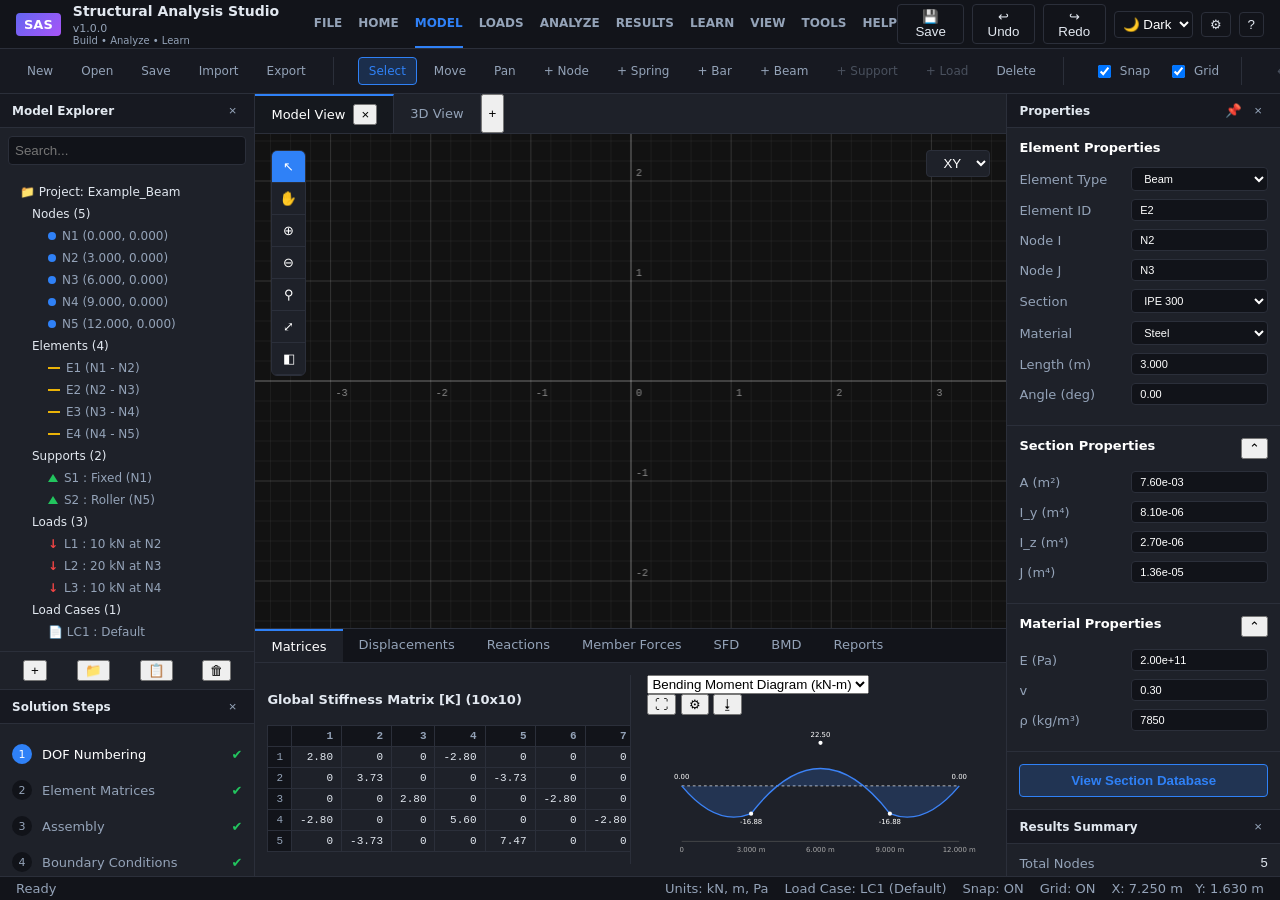
==== commit 17ed484d: "update structural-analysis-studio/index.html" ====
--- a/structural-analysis-studio/index.html
+++ b/structural-analysis-studio/index.html
@@ -16,58 +16,65 @@
     <link rel="stylesheet" href="frontend/mobile/css/main.css">
 </head>
 <body>
-
-    <!-- Mount points for layout components -->
-    <div id="desktop-view-container"></div>
-    <div id="mobile-view-container"></div>
+    
+    <!-- NO WRAPPER DIVS: The layout HTML will be injected directly into the body here, 
+         perfectly maintaining your original CSS flexbox and height calculations -->
 
     <script>
-        // Helper function to load modules and explicitly WAIT until they are ready
-        function loadModule(src) {
-            return new Promise((resolve, reject) => {
-                const script = document.createElement('script');
-                script.type = 'module';
-                script.src = src;
-                script.onload = resolve;
-                script.onerror = reject;
-                document.body.appendChild(script);
-            });
-        }
-
-        async function bootstrapApplication() {
+        (async function bootApp() {
             try {
-                // 1. Fetch HTML components concurrently (Pauses execution until done)
+                // 1. Fetch HTML components concurrently
                 const [desktopRes, mobileRes] = await Promise.all([
                     fetch('frontend/desktop/layout.html'),
                     fetch('frontend/mobile/layout.html')
                 ]);
 
-                // 2. Inject HTML into the DOM so the Canvas actually exists
-                document.getElementById('desktop-view-container').innerHTML = await desktopRes.text();
-                document.getElementById('mobile-view-container').innerHTML = await mobileRes.text();
+                const desktopHTML = await desktopRes.text();
+                const mobileHTML = await mobileRes.text();
 
-                // 3. Initialize the inline UI interactions (Tabs, Ribbon)
-                initInteractions();
+                // 2. Inject HTML DIRECTLY into the body.
+                // This fixes the CSS height collapse that broke your canvas hit-testing!
+                document.body.insertAdjacentHTML('afterbegin', mobileHTML);
+                document.body.insertAdjacentHTML('afterbegin', desktopHTML);
 
-                // 4. Load the JavaScript modules strictly AFTER HTML is injected
-                // We use await to guarantee they finish evaluating before moving on.
-                await loadModule('frontend/desktop/layout.js');
-                await loadModule('frontend/mobile/layout.js');
+                // 3. Re-initialize the local UI logic
+                initUI();
 
-                // 5. Fire DOMContentLoaded synthetically
-                // Because we fetched HTML asynchronously, the browser's native event 
-                // already fired on an empty page. This tells layout.js to wake up 
-                // and bind the Node/Beam tools to the newly loaded canvas.
-                document.dispatchEvent(new Event('DOMContentLoaded', { bubbles: true, cancelable: true }));
-                window.dispatchEvent(new Event('load'));
+                // 4. FIX THE TIMING TRAP: Overwrite DOMContentLoaded.
+                // Since the HTML is fetched dynamically, the native event already fired. 
+                // This forces layout.js to run immediately instead of waiting forever.
+                const originalAddEventListener = document.addEventListener;
+                document.addEventListener = function(type, listener, options) {
+                    if (type === 'DOMContentLoaded') {
+                        setTimeout(listener, 1);
+                    } else {
+                        originalAddEventListener.call(document, type, listener, options);
+                    }
+                };
+
+                // 5. Dynamically load your application scripts exactly like the original
+                const scriptsToLoad = [
+                    'frontend/desktop/layout.js',
+                    'frontend/mobile/layout.js'
+                ];
+
+                scriptsToLoad.forEach(src => {
+                    const script = document.createElement('script');
+                    script.type = 'module';
+                    script.src = src;
+                    document.body.appendChild(script);
+                });
+
+                // Fallback to trigger load events for any straggling scripts
+                setTimeout(() => window.dispatchEvent(new Event('load')), 100);
 
             } catch (error) {
-                console.error("Error booting application:", error);
+                console.error("Critical error booting application:", error);
             }
-        }
+        })();
 
-        function initInteractions() {
-            // Bottom Panel Tab Switching
+        // Your original tab and ribbon logic
+        function initUI() {
             const bpTabs = document.querySelectorAll('.bp-tab');
             bpTabs.forEach(tab => {
                 tab.addEventListener('click', (e) => {
@@ -76,7 +83,6 @@
                 });
             });
 
-            // Workspace Tab Switching
             const wsTabs = document.querySelectorAll('.workspace-tabs .tab');
             wsTabs.forEach(tab => {
                 tab.addEventListener('click', (e) => {
@@ -86,7 +92,6 @@
                 });
             });
 
-            // Ribbon Active States
             const ribbonBtns = document.querySelectorAll('.ribbon-btn');
             ribbonBtns.forEach(btn => {
                 btn.addEventListener('click', (e) => {
@@ -97,9 +102,6 @@
                 });
             });
         }
-
-        // Start the boot sequence immediately
-        bootstrapApplication();
     </script>
 </body>
 </html>
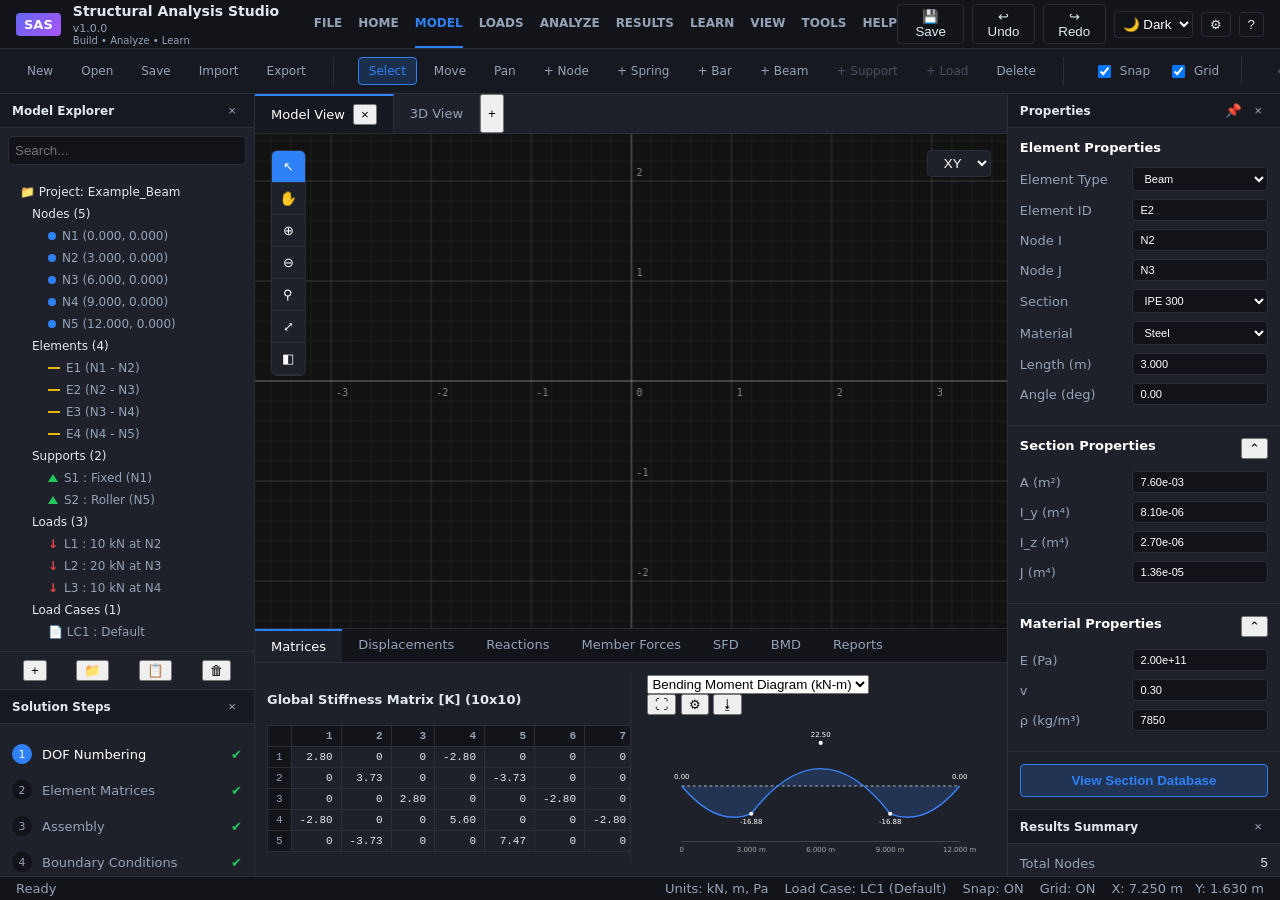
==== commit 7aab7b0b: "update structural-analysis-studio/index.html" ====
--- a/structural-analysis-studio/index.html
+++ b/structural-analysis-studio/index.html
@@ -16,65 +16,39 @@
     <link rel="stylesheet" href="frontend/mobile/css/main.css">
 </head>
 <body>
-    
-    <!-- NO WRAPPER DIVS: The layout HTML will be injected directly into the body here, 
-         perfectly maintaining your original CSS flexbox and height calculations -->
 
+    <!-- SYNCHRONOUS HTML INJECTION -->
+    <!-- This forces the browser to pause, fetch the HTML, and inject it into the DOM -->
+    <!-- BEFORE moving on. This mathematically guarantees your canvas exists before JS runs. -->
     <script>
-        (async function bootApp() {
-            try {
-                // 1. Fetch HTML components concurrently
-                const [desktopRes, mobileRes] = await Promise.all([
-                    fetch('frontend/desktop/layout.html'),
-                    fetch('frontend/mobile/layout.html')
-                ]);
+        function loadHTMLSync(url) {
+            var xhr = new XMLHttpRequest();
+            // The 'false' parameter makes the request Synchronous (blocking)
+            xhr.open('GET', url, false); 
+            xhr.send(null);
+            
+            if (xhr.status === 200 || xhr.status === 0) {
+                document.write(xhr.responseText);
+            } else {
+                console.error("Failed to load layout:", url);
+            }
+        }
+        
+        // Inject layouts directly into the body
+        loadHTMLSync('frontend/desktop/layout.html');
+        loadHTMLSync('frontend/mobile/layout.html');
+    </script>
 
-                const desktopHTML = await desktopRes.text();
-                const mobileHTML = await mobileRes.text();
+    <!-- NATIVE MODULE SCRIPTS -->
+    <!-- Because the HTML was injected synchronously above, these scripts will now -->
+    <!-- behave exactly as they did in your original monolithic file. -->
+    <script type="module" defer src="frontend/desktop/layout.js"></script>
+    <script type="module" defer src="frontend/mobile/layout.js"></script>
 
-                // 2. Inject HTML DIRECTLY into the body.
-                // This fixes the CSS height collapse that broke your canvas hit-testing!
-                document.body.insertAdjacentHTML('afterbegin', mobileHTML);
-                document.body.insertAdjacentHTML('afterbegin', desktopHTML);
-
-                // 3. Re-initialize the local UI logic
-                initUI();
-
-                // 4. FIX THE TIMING TRAP: Overwrite DOMContentLoaded.
-                // Since the HTML is fetched dynamically, the native event already fired. 
-                // This forces layout.js to run immediately instead of waiting forever.
-                const originalAddEventListener = document.addEventListener;
-                document.addEventListener = function(type, listener, options) {
-                    if (type === 'DOMContentLoaded') {
-                        setTimeout(listener, 1);
-                    } else {
-                        originalAddEventListener.call(document, type, listener, options);
-                    }
-                };
-
-                // 5. Dynamically load your application scripts exactly like the original
-                const scriptsToLoad = [
-                    'frontend/desktop/layout.js',
-                    'frontend/mobile/layout.js'
-                ];
-
-                scriptsToLoad.forEach(src => {
-                    const script = document.createElement('script');
-                    script.type = 'module';
-                    script.src = src;
-                    document.body.appendChild(script);
-                });
-
-                // Fallback to trigger load events for any straggling scripts
-                setTimeout(() => window.dispatchEvent(new Event('load')), 100);
-
-            } catch (error) {
-                console.error("Critical error booting application:", error);
-            }
-        })();
-
-        // Your original tab and ribbon logic
-        function initUI() {
+    <!-- INLINE EVENT LISTENERS (Original UI Logic) -->
+    <script>
+        document.addEventListener("DOMContentLoaded", () => {
+            // Bottom Panel Tab Switching logic
             const bpTabs = document.querySelectorAll('.bp-tab');
             bpTabs.forEach(tab => {
                 tab.addEventListener('click', (e) => {
@@ -83,6 +57,7 @@
                 });
             });
 
+            // Workspace Tab Switching logic
             const wsTabs = document.querySelectorAll('.workspace-tabs .tab');
             wsTabs.forEach(tab => {
                 tab.addEventListener('click', (e) => {
@@ -92,6 +67,7 @@
                 });
             });
 
+            // Ribbon active state logic
             const ribbonBtns = document.querySelectorAll('.ribbon-btn');
             ribbonBtns.forEach(btn => {
                 btn.addEventListener('click', (e) => {
@@ -101,7 +77,7 @@
                     e.target.closest('.ribbon-btn')?.classList.add('active');
                 });
             });
-        }
+        });
     </script>
 </body>
 </html>
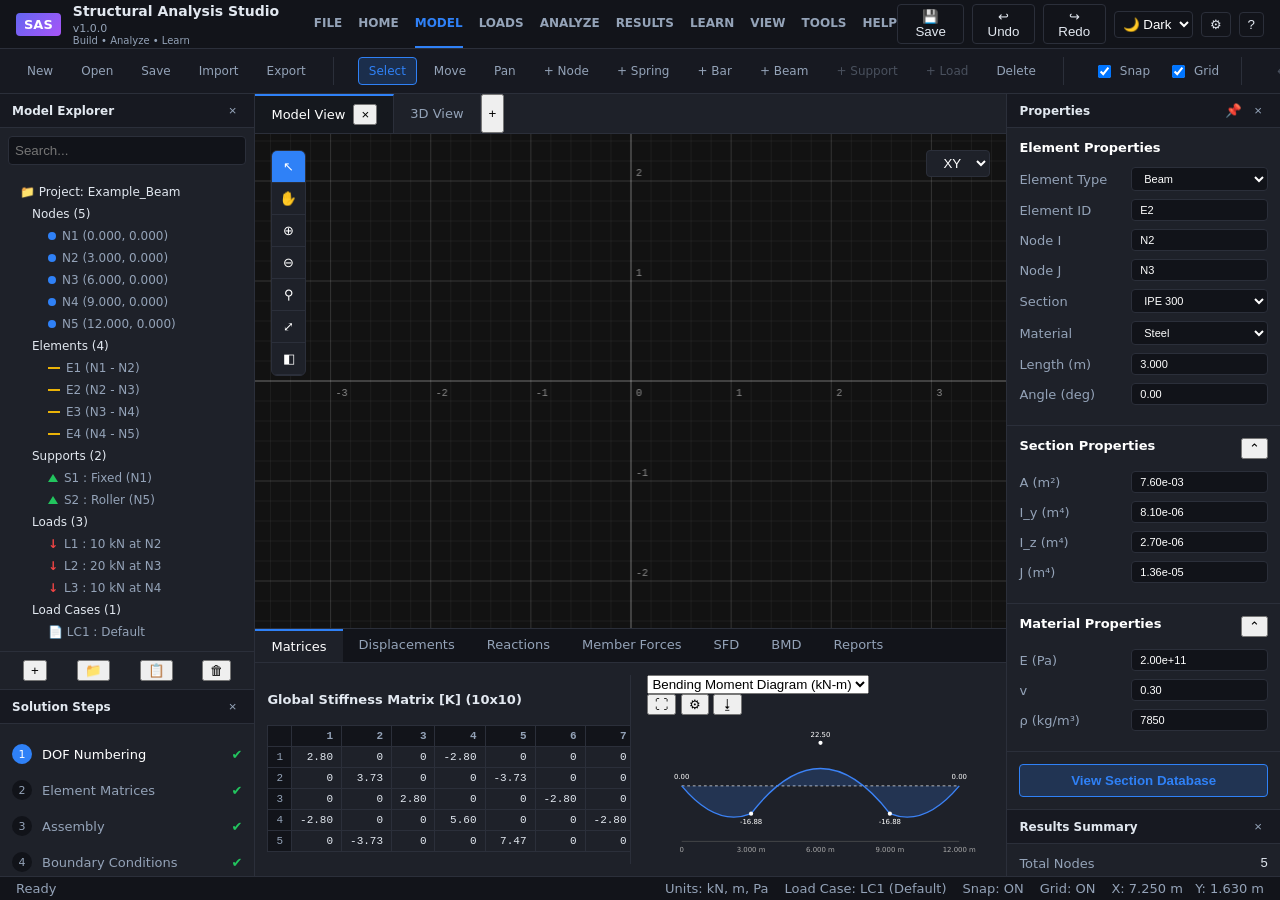
==== commit e583a059: "update structural-analysis-studio/index.html" ====
--- a/structural-analysis-studio/index.html
+++ b/structural-analysis-studio/index.html
@@ -14,41 +14,94 @@
     <link rel="stylesheet" href="frontend/shared/theme/themes.css">
     <link rel="stylesheet" href="frontend/desktop/css/main.css">
     <link rel="stylesheet" href="frontend/mobile/css/main.css">
+
+    <style>
+        /* Hidden by default, shows only if local file security blocks the load */
+        #server-error {
+            display: none;
+            height: 100vh;
+            background: #ef4444;
+            color: white;
+            flex-direction: column;
+            align-items: center;
+            justify-content: center;
+            font-family: sans-serif;
+            text-align: center;
+            padding: 20px;
+        }
+    </style>
 </head>
 <body>
 
-    <!-- SYNCHRONOUS HTML INJECTION -->
-    <!-- This forces the browser to pause, fetch the HTML, and inject it into the DOM -->
-    <!-- BEFORE moving on. This mathematically guarantees your canvas exists before JS runs. -->
+    <!-- Server Check Error Screen -->
+    <div id="server-error">
+        <h2>⚠️ Local Server Required</h2>
+        <p>Your browser blocked the modular HTML files from loading.</p>
+        <p>Because the HTML is now split into multiple files, you cannot just double-click <b>index.html</b>.</p>
+        <p>You must run this project through a local web server (like <b>VS Code Live Server</b> or <b>Python http.server</b>).</p>
+    </div>
+
+    <!-- 
+      The bootloader fetches your layouts and injects them seamlessly,
+      preventing JavaScript race conditions and preserving your exact DOM structure.
+    -->
     <script>
-        function loadHTMLSync(url) {
-            var xhr = new XMLHttpRequest();
-            // The 'false' parameter makes the request Synchronous (blocking)
-            xhr.open('GET', url, false); 
-            xhr.send(null);
-            
-            if (xhr.status === 200 || xhr.status === 0) {
-                document.write(xhr.responseText);
+        // 1. Polyfill to ensure late-loading JS files still trigger DOMContentLoaded
+        const originalAddEventListener = document.addEventListener;
+        document.addEventListener = function(type, listener, options) {
+            if (type === 'DOMContentLoaded' && document.readyState !== 'loading') {
+                setTimeout(listener, 1); // Fire immediately if already loaded
             } else {
-                console.error("Failed to load layout:", url);
+                originalAddEventListener.call(document, type, listener, options);
+            }
+        };
+
+        // 2. Main Boot Sequence
+        async function bootStudio() {
+            try {
+                // Fetch the split HTML layouts
+                const [desktopRes, mobileRes] = await Promise.all([
+                    fetch('frontend/desktop/layout.html'),
+                    fetch('frontend/mobile/layout.html')
+                ]);
+
+                // If fetch fails (like via file:// protocol), this throws an error
+                if (!desktopRes.ok || !mobileRes.ok) throw new Error("Blocked by browser security");
+
+                const desktopHTML = await desktopRes.text();
+                const mobileHTML = await mobileRes.text();
+
+                // 3. Inject exactly into the body (No wrapper divs to break CSS or JS)
+                document.body.insertAdjacentHTML('afterbegin', mobileHTML);
+                document.body.insertAdjacentHTML('afterbegin', desktopHTML);
+
+                // 4. Bind the original inline UI events
+                initInlineUI();
+
+                // 5. Safely load the core functionality scripts
+                const scripts = [
+                    'frontend/desktop/layout.js',
+                    'frontend/mobile/layout.js'
+                ];
+
+                scripts.forEach(src => {
+                    const script = document.createElement('script');
+                    script.type = 'module';
+                    script.src = src;
+                    document.body.appendChild(script);
+                });
+
+                // Synthetically trigger the load event for the injected scripts
+                setTimeout(() => document.dispatchEvent(new Event('DOMContentLoaded')), 100);
+
+            } catch (error) {
+                console.error("Boot Sequence Failed:", error);
+                document.getElementById('server-error').style.display = 'flex';
             }
         }
-        
-        // Inject layouts directly into the body
-        loadHTMLSync('frontend/desktop/layout.html');
-        loadHTMLSync('frontend/mobile/layout.html');
-    </script>
 
-    <!-- NATIVE MODULE SCRIPTS -->
-    <!-- Because the HTML was injected synchronously above, these scripts will now -->
-    <!-- behave exactly as they did in your original monolithic file. -->
-    <script type="module" defer src="frontend/desktop/layout.js"></script>
-    <script type="module" defer src="frontend/mobile/layout.js"></script>
-
-    <!-- INLINE EVENT LISTENERS (Original UI Logic) -->
-    <script>
-        document.addEventListener("DOMContentLoaded", () => {
-            // Bottom Panel Tab Switching logic
+        // Original UI logic from the bottom of your previous file
+        function initInlineUI() {
             const bpTabs = document.querySelectorAll('.bp-tab');
             bpTabs.forEach(tab => {
                 tab.addEventListener('click', (e) => {
@@ -57,7 +110,6 @@
                 });
             });
 
-            // Workspace Tab Switching logic
             const wsTabs = document.querySelectorAll('.workspace-tabs .tab');
             wsTabs.forEach(tab => {
                 tab.addEventListener('click', (e) => {
@@ -67,7 +119,6 @@
                 });
             });
 
-            // Ribbon active state logic
             const ribbonBtns = document.querySelectorAll('.ribbon-btn');
             ribbonBtns.forEach(btn => {
                 btn.addEventListener('click', (e) => {
@@ -77,7 +128,10 @@
                     e.target.closest('.ribbon-btn')?.classList.add('active');
                 });
             });
-        });
+        }
+
+        // Boot the app
+        bootStudio();
     </script>
 </body>
 </html>
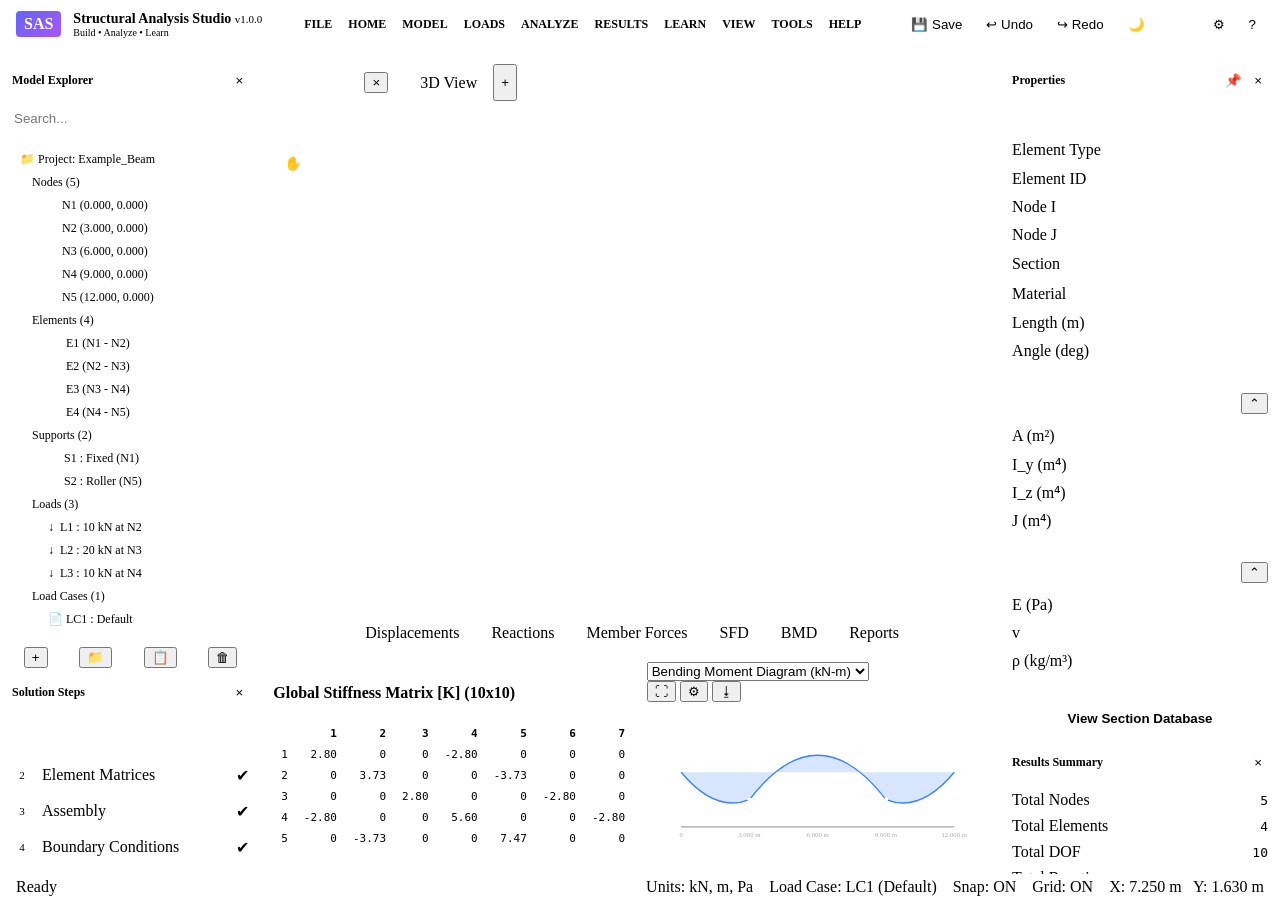
==== commit 740f4690: "update structural-analysis-studio/index.html" ====
--- a/structural-analysis-studio/index.html
+++ b/structural-analysis-studio/index.html
@@ -4,134 +4,41 @@
     <meta charset="UTF-8">
     <meta name="viewport" content="width=device-width, initial-scale=1.0, maximum-scale=1.0, user-scalable=no">
     <title>Structural Analysis Studio</title>
-    
+
     <!-- Preload for fast loading -->
-    <link rel="preload" href="frontend/shared/theme/themes.css" as="style">
+    <link rel="preload" href="frontend/shared/theme/theme.css" as="style">
     <link rel="preload" href="frontend/desktop/css/main.css" as="style">
     <link rel="preload" href="frontend/mobile/css/main.css" as="style">
-    
+
     <!-- Core Themes -->
-    <link rel="stylesheet" href="frontend/shared/theme/themes.css">
+    <link rel="stylesheet" href="frontend/shared/theme/theme.css">
     <link rel="stylesheet" href="frontend/desktop/css/main.css">
     <link rel="stylesheet" href="frontend/mobile/css/main.css">
-
-    <style>
-        /* Hidden by default, shows only if local file security blocks the load */
-        #server-error {
-            display: none;
-            height: 100vh;
-            background: #ef4444;
-            color: white;
-            flex-direction: column;
-            align-items: center;
-            justify-content: center;
-            font-family: sans-serif;
-            text-align: center;
-            padding: 20px;
-        }
-    </style>
 </head>
 <body>
+    <div id="desktop-view"></div>
+    <div id="mobile-view"></div>
 
-    <!-- Server Check Error Screen -->
-    <div id="server-error">
-        <h2>⚠️ Local Server Required</h2>
-        <p>Your browser blocked the modular HTML files from loading.</p>
-        <p>Because the HTML is now split into multiple files, you cannot just double-click <b>index.html</b>.</p>
-        <p>You must run this project through a local web server (like <b>VS Code Live Server</b> or <b>Python http.server</b>).</p>
-    </div>
+    <script type="module">
+        const loadFragment = async (mountId, url) => {
+            const mount = document.getElementById(mountId);
+            if (!mount) return;
 
-    <!-- 
-      The bootloader fetches your layouts and injects them seamlessly,
-      preventing JavaScript race conditions and preserving your exact DOM structure.
-    -->
-    <script>
-        // 1. Polyfill to ensure late-loading JS files still trigger DOMContentLoaded
-        const originalAddEventListener = document.addEventListener;
-        document.addEventListener = function(type, listener, options) {
-            if (type === 'DOMContentLoaded' && document.readyState !== 'loading') {
-                setTimeout(listener, 1); // Fire immediately if already loaded
-            } else {
-                originalAddEventListener.call(document, type, listener, options);
+            const response = await fetch(url);
+            if (!response.ok) {
+                throw new Error(`Failed to load ${url}: ${response.status}`);
             }
+
+            mount.innerHTML = await response.text();
         };
 
-        // 2. Main Boot Sequence
-        async function bootStudio() {
-            try {
-                // Fetch the split HTML layouts
-                const [desktopRes, mobileRes] = await Promise.all([
-                    fetch('frontend/desktop/layout.html'),
-                    fetch('frontend/mobile/layout.html')
-                ]);
+        await Promise.all([
+            loadFragment('desktop-view', './frontend/desktop/layout.html'),
+            loadFragment('mobile-view', './frontend/mobile/layout.html')
+        ]);
 
-                // If fetch fails (like via file:// protocol), this throws an error
-                if (!desktopRes.ok || !mobileRes.ok) throw new Error("Blocked by browser security");
-
-                const desktopHTML = await desktopRes.text();
-                const mobileHTML = await mobileRes.text();
-
-                // 3. Inject exactly into the body (No wrapper divs to break CSS or JS)
-                document.body.insertAdjacentHTML('afterbegin', mobileHTML);
-                document.body.insertAdjacentHTML('afterbegin', desktopHTML);
-
-                // 4. Bind the original inline UI events
-                initInlineUI();
-
-                // 5. Safely load the core functionality scripts
-                const scripts = [
-                    'frontend/desktop/layout.js',
-                    'frontend/mobile/layout.js'
-                ];
-
-                scripts.forEach(src => {
-                    const script = document.createElement('script');
-                    script.type = 'module';
-                    script.src = src;
-                    document.body.appendChild(script);
-                });
-
-                // Synthetically trigger the load event for the injected scripts
-                setTimeout(() => document.dispatchEvent(new Event('DOMContentLoaded')), 100);
-
-            } catch (error) {
-                console.error("Boot Sequence Failed:", error);
-                document.getElementById('server-error').style.display = 'flex';
-            }
-        }
-
-        // Original UI logic from the bottom of your previous file
-        function initInlineUI() {
-            const bpTabs = document.querySelectorAll('.bp-tab');
-            bpTabs.forEach(tab => {
-                tab.addEventListener('click', (e) => {
-                    bpTabs.forEach(t => t.classList.remove('active'));
-                    e.target.classList.add('active');
-                });
-            });
-
-            const wsTabs = document.querySelectorAll('.workspace-tabs .tab');
-            wsTabs.forEach(tab => {
-                tab.addEventListener('click', (e) => {
-                    if (e.target.classList.contains('disabled-phase')) return;
-                    wsTabs.forEach(t => t.classList.remove('active'));
-                    e.target.classList.add('active');
-                });
-            });
-
-            const ribbonBtns = document.querySelectorAll('.ribbon-btn');
-            ribbonBtns.forEach(btn => {
-                btn.addEventListener('click', (e) => {
-                    const group = e.target.closest('.ribbon-group');
-                    if (!group) return;
-                    group.querySelectorAll('.ribbon-btn').forEach(b => b.classList.remove('active'));
-                    e.target.closest('.ribbon-btn')?.classList.add('active');
-                });
-            });
-        }
-
-        // Boot the app
-        bootStudio();
+        await import('./frontend/desktop/layout.js');
+        await import('./frontend/mobile/layout.js');
     </script>
 </body>
-</html>
+</html>
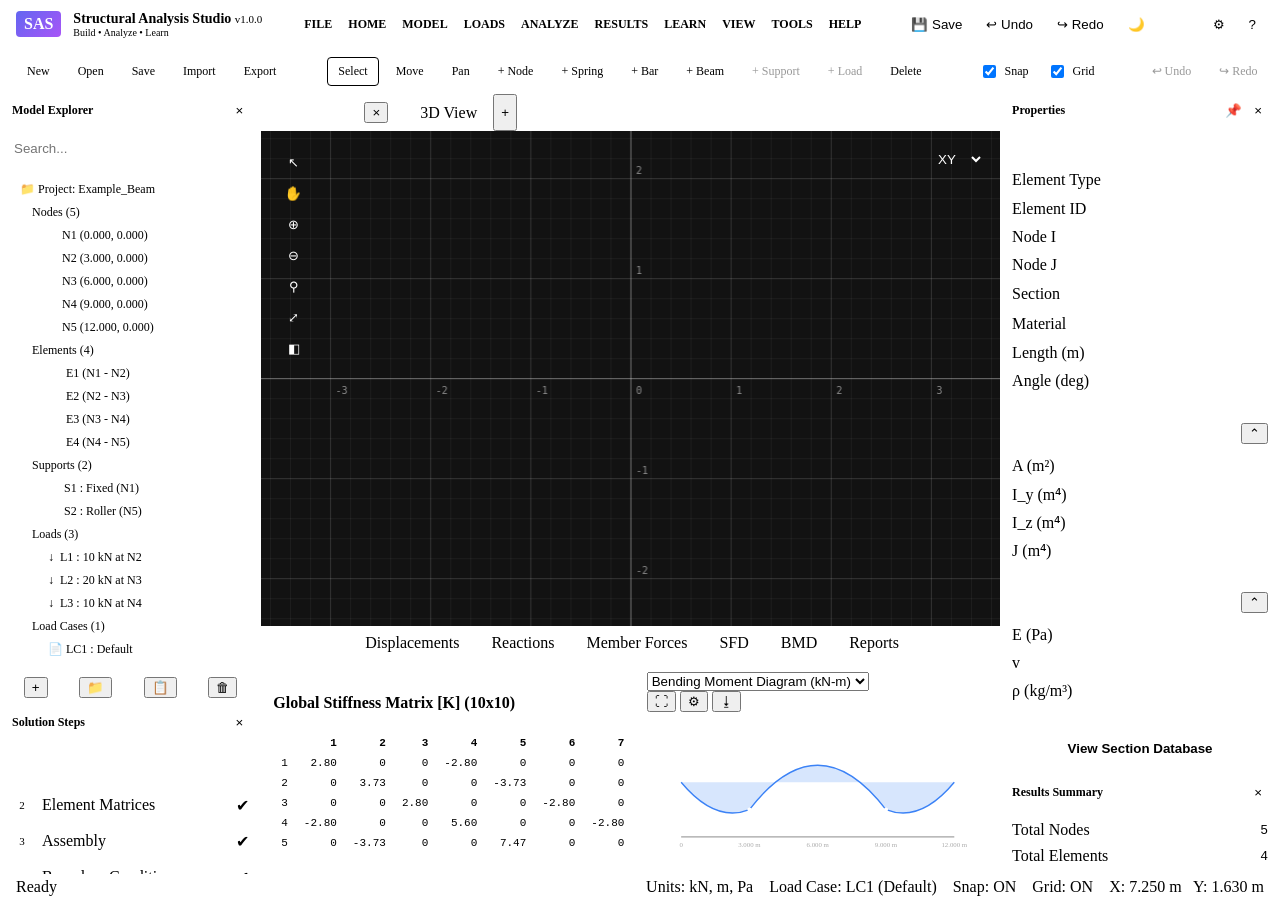
==== commit b42196d4: "update structural-analysis-studio/index.html" ====
--- a/structural-analysis-studio/index.html
+++ b/structural-analysis-studio/index.html
@@ -4,41 +4,65 @@
     <meta charset="UTF-8">
     <meta name="viewport" content="width=device-width, initial-scale=1.0, maximum-scale=1.0, user-scalable=no">
     <title>Structural Analysis Studio</title>
-
+    
     <!-- Preload for fast loading -->
     <link rel="preload" href="frontend/shared/theme/theme.css" as="style">
     <link rel="preload" href="frontend/desktop/css/main.css" as="style">
     <link rel="preload" href="frontend/mobile/css/main.css" as="style">
-
+    
     <!-- Core Themes -->
     <link rel="stylesheet" href="frontend/shared/theme/theme.css">
     <link rel="stylesheet" href="frontend/desktop/css/main.css">
     <link rel="stylesheet" href="frontend/mobile/css/main.css">
 </head>
 <body>
-    <div id="desktop-view"></div>
-    <div id="mobile-view"></div>
 
-    <script type="module">
-        const loadFragment = async (mountId, url) => {
-            const mount = document.getElementById(mountId);
-            if (!mount) return;
+    <!-- Desktop and mobile view components, loaded from external HTML files.
+         These loaders run as module scripts (document order, before
+         DOMContentLoaded) so the markup they inject is in the DOM before
+         frontend/desktop/layout.js and frontend/mobile/layout.js query it,
+         exactly as when this markup was inlined here directly. -->
+    <script type="module" src="frontend/desktop/layout-loader.js"></script>
+    <script type="module" src="frontend/mobile/layout-loader.js"></script>
 
-            const response = await fetch(url);
-            if (!response.ok) {
-                throw new Error(`Failed to load ${url}: ${response.status}`);
-            }
+    <!-- Scripts deferred so they don't block loading -->
+    <script type="module" defer src="frontend/desktop/layout.js"></script>
+    <script type="module" defer src="frontend/mobile/layout.js"></script>
 
-            mount.innerHTML = await response.text();
-        };
+    <!-- FIX: Added small global connector to hook the HTML buttons to the App -->
+    <script>
+  document.addEventListener("DOMContentLoaded", () => {
+    // Bottom Panel Tab Switching logic
+    const bpTabs = document.querySelectorAll('.bp-tab');
+    bpTabs.forEach(tab => {
+      tab.addEventListener('click', (e) => {
+        bpTabs.forEach(t => t.classList.remove('active'));
+        e.target.classList.add('active');
+      });
+    });
 
-        await Promise.all([
-            loadFragment('desktop-view', './frontend/desktop/layout.html'),
-            loadFragment('mobile-view', './frontend/mobile/layout.html')
-        ]);
+    // Workspace Tab Switching logic
+    const wsTabs = document.querySelectorAll('.workspace-tabs .tab');
+    wsTabs.forEach(tab => {
+      tab.addEventListener('click', (e) => {
+        if (e.target.classList.contains('disabled-phase')) return;
+        wsTabs.forEach(t => t.classList.remove('active'));
+        e.target.classList.add('active');
+      });
+    });
 
-        await import('./frontend/desktop/layout.js');
-        await import('./frontend/mobile/layout.js');
-    </script>
+    // Ribbon active state logic
+    const ribbonBtns = document.querySelectorAll('.ribbon-btn');
+    ribbonBtns.forEach(btn => {
+      btn.addEventListener('click', (e) => {
+        const group = e.target.closest('.ribbon-group');
+        if (!group) return;
+        group.querySelectorAll('.ribbon-btn').forEach(b => b.classList.remove('active'));
+        e.target.closest('.ribbon-btn')?.classList.add('active');
+      });
+    });
+
+    
+</script>
 </body>
-</html>+</html>
--- a/structural-analysis-studio/frontend/desktop/css/main.css
+++ b/structural-analysis-studio/frontend/desktop/css/main.css
@@ -22,6 +22,24 @@
 
 #mobile-view {
     display: none;
+}
+
+/* ------------------------------------------------------------------
+   Migrated verbatim from index.html's inline <style> block
+   ("Bulletproof Responsive View Switcher"). The #desktop-view rule
+   from that block lives here since it targets the desktop view
+   element; the matching #mobile-view rule was moved to
+   frontend/mobile/css/main.css, and the shared html/body reset from
+   the same block was moved to frontend/shared/theme/theme.css.
+   Placed BEFORE the @media (max-width: 768px) block below, same as
+   in the original inline block, so that block still correctly
+   overrides this rule's !important display value at narrow widths.
+   ------------------------------------------------------------------ */
+#desktop-view { 
+    display: flex !important; 
+    flex-direction: column; 
+    width: 100%;
+    height: 100%; 
 }
 
 #editor-canvas {
--- a/structural-analysis-studio/frontend/mobile/css/main.css
+++ b/structural-analysis-studio/frontend/mobile/css/main.css
@@ -214,3 +214,17 @@
     z-index: 250; display: none;
 }
 .mob-overlay.show { display: block; }
+
+/* ------------------------------------------------------------------
+   Migrated verbatim from index.html's inline <style> block
+   ("Bulletproof Responsive View Switcher"). The #mobile-view rules
+   from that block live here since they target the mobile view
+   element; the matching #desktop-view rule was moved to
+   frontend/desktop/css/main.css, and the shared html/body reset from
+   the same block was moved to frontend/shared/theme/theme.css.
+   ------------------------------------------------------------------ */
+#mobile-view { display: none !important; }
+
+@media (max-width: 768px) {
+    #mobile-view { display: flex !important; flex-direction: column; width: 100%; height: 100%; }
+}
--- a/structural-analysis-studio/frontend/desktop/css/main.css
+++ b/structural-analysis-studio/frontend/desktop/css/main.css
@@ -22,6 +22,24 @@
 
 #mobile-view {
     display: none;
+}
+
+/* ------------------------------------------------------------------
+   Migrated verbatim from index.html's inline <style> block
+   ("Bulletproof Responsive View Switcher"). The #desktop-view rule
+   from that block lives here since it targets the desktop view
+   element; the matching #mobile-view rule was moved to
+   frontend/mobile/css/main.css, and the shared html/body reset from
+   the same block was moved to frontend/shared/theme/theme.css.
+   Placed BEFORE the @media (max-width: 768px) block below, same as
+   in the original inline block, so that block still correctly
+   overrides this rule's !important display value at narrow widths.
+   ------------------------------------------------------------------ */
+#desktop-view { 
+    display: flex !important; 
+    flex-direction: column; 
+    width: 100%;
+    height: 100%; 
 }
 
 #editor-canvas {
--- a/structural-analysis-studio/frontend/mobile/css/main.css
+++ b/structural-analysis-studio/frontend/mobile/css/main.css
@@ -214,3 +214,17 @@
     z-index: 250; display: none;
 }
 .mob-overlay.show { display: block; }
+
+/* ------------------------------------------------------------------
+   Migrated verbatim from index.html's inline <style> block
+   ("Bulletproof Responsive View Switcher"). The #mobile-view rules
+   from that block live here since they target the mobile view
+   element; the matching #desktop-view rule was moved to
+   frontend/desktop/css/main.css, and the shared html/body reset from
+   the same block was moved to frontend/shared/theme/theme.css.
+   ------------------------------------------------------------------ */
+#mobile-view { display: none !important; }
+
+@media (max-width: 768px) {
+    #mobile-view { display: flex !important; flex-direction: column; width: 100%; height: 100%; }
+}
